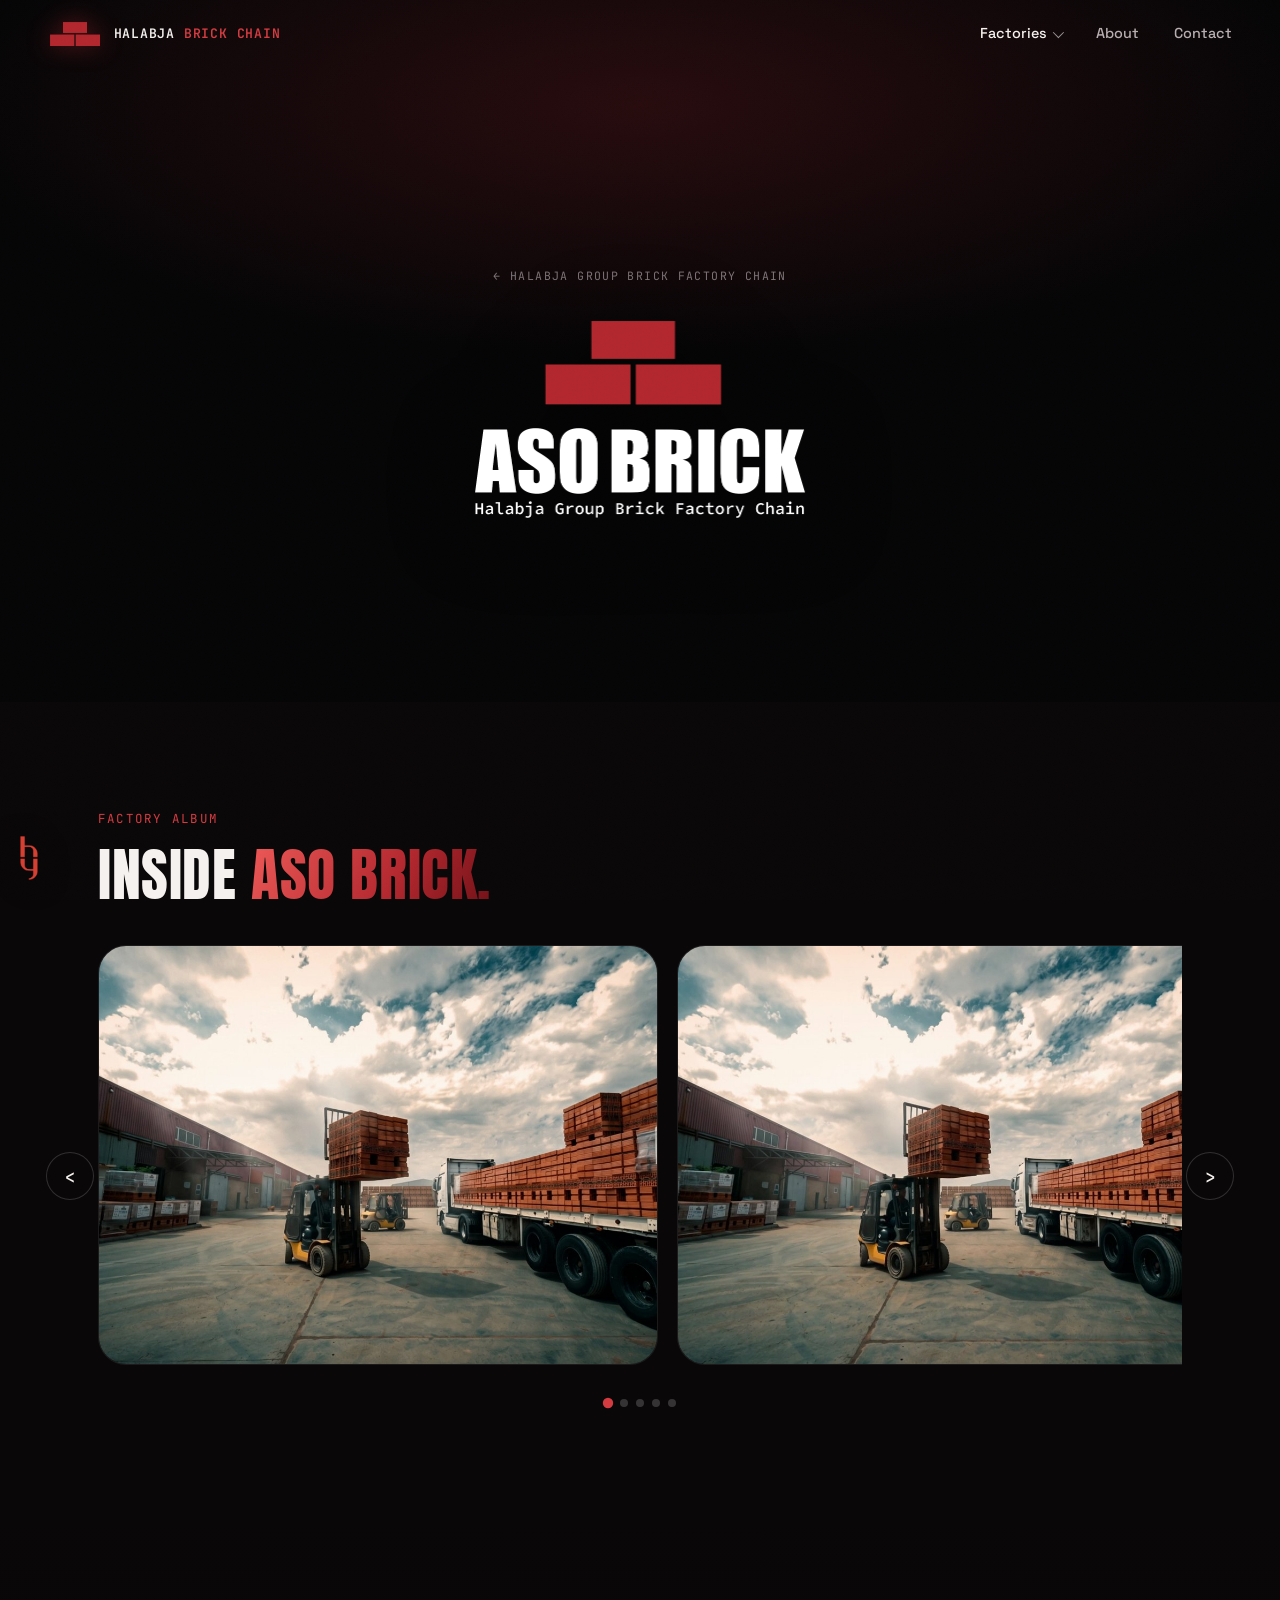
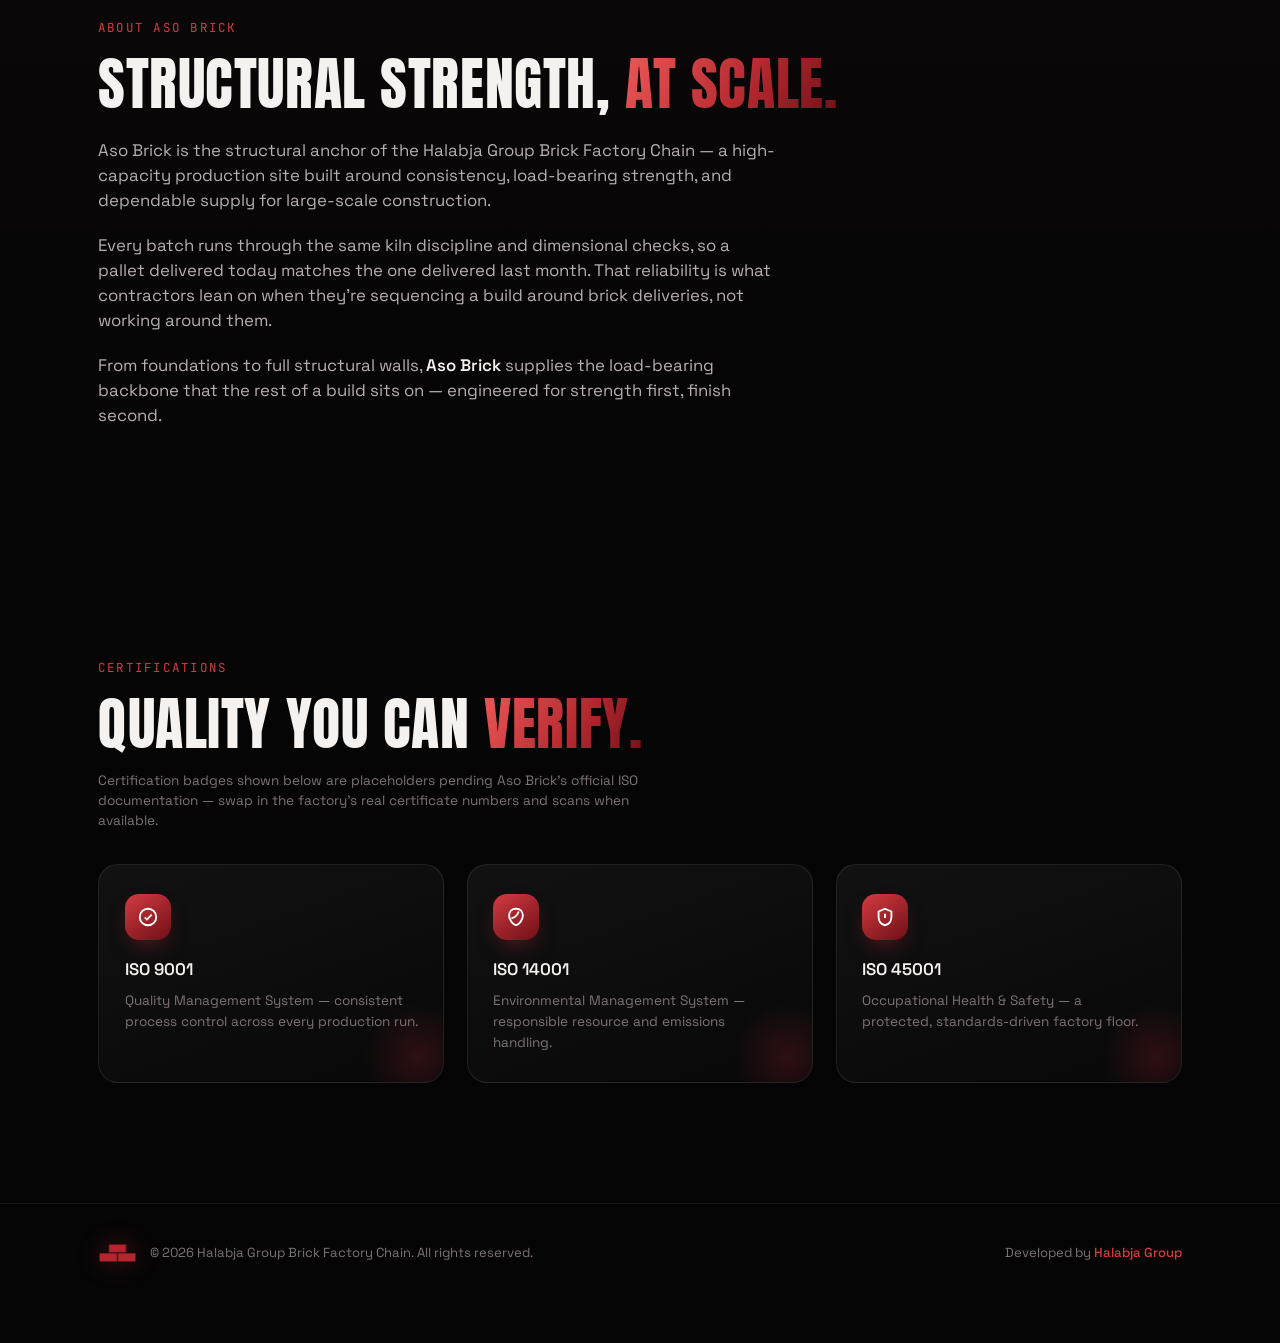
==== aso.html @ 8cc078ca "Add factory pages, Factories hover menu, and fixed HG badge - Aso, Hilal, Ishtar pages: logo + video" ====
<!DOCTYPE html>
<html lang="en">
<head>
<meta charset="UTF-8">
<meta name="viewport" content="width=device-width, initial-scale=1.0">
<title>Aso Brick — Halabja Group Brick Factory Chain</title>
<meta name="description" content="Aso Brick — structural and load-bearing clay brick from the Halabja Group Brick Factory Chain. Factory album, overview, and certifications.">
<link rel="preconnect" href="https://fonts.googleapis.com">
<link rel="preconnect" href="https://fonts.gstatic.com" crossorigin>
<link href="https://fonts.googleapis.com/css2?family=Anton&family=Space+Grotesk:wght@400;500;600;700&family=JetBrains+Mono:wght@400;500;600&display=swap" rel="stylesheet">
<link rel="stylesheet" href="styles.css">
</head>
<body>

<div class="noise-overlay"></div>

<header class="site-header" id="siteHeader">
  <div class="header-inner">
    <a href="index.html" class="brand">
      <img src="assets/logos/brick-icon.png" alt="" class="brand-mark">
      <span class="brand-text">HALABJA <em>BRICK CHAIN</em></span>
    </a>
    <nav class="main-nav">
      <div class="nav-item">
        <a href="index.html#factories">Factories <span class="nav-caret"></span></a>
        <div class="nav-dropdown">
          <a href="aso.html"><img src="assets/logos/aso-logo.png" alt="">Aso Brick</a>
          <a href="hilal.html"><img src="assets/logos/hilal-logo.png" alt="">Hilal Brick</a>
          <a href="ishtar.html"><img src="assets/logos/ishtar-logo.png" alt="">Ishtar Brick</a>
        </div>
      </div>
      <a href="index.html#about">About</a>
      <a href="index.html#contact">Contact</a>
    </nav>
    <button class="nav-toggle" id="navToggle" aria-label="Toggle menu" aria-expanded="false">
      <span></span><span></span><span></span>
    </button>
  </div>
  <nav class="mobile-nav" id="mobileNav">
    <div class="mobile-nav-item" id="mobileFactoriesItem">
      <div class="mobile-nav-item-head">
        <a href="index.html#factories">Factories</a>
        <button class="mobile-nav-caret-btn" id="mobileFactoriesToggle" aria-label="Toggle factories submenu" aria-expanded="false">
          <svg viewBox="0 0 12 12" fill="none"><path d="M2 4l4 4 4-4" stroke="currentColor" stroke-width="1.5" stroke-linecap="round" stroke-linejoin="round"/></svg>
        </button>
      </div>
      <div class="mobile-nav-sub">
        <a href="aso.html"><img src="assets/logos/aso-logo.png" alt="">Aso Brick</a>
        <a href="hilal.html"><img src="assets/logos/hilal-logo.png" alt="">Hilal Brick</a>
        <a href="ishtar.html"><img src="assets/logos/ishtar-logo.png" alt="">Ishtar Brick</a>
      </div>
    </div>
    <a href="index.html#about">About</a>
    <a href="index.html#contact">Contact</a>
  </nav>
</header>

<section class="factory-hero" id="top">
  <div class="factory-hero-video-wrap">
    <video class="factory-hero-video" autoplay muted loop playsinline>
      <source src="assets/video/hero-bg.mp4" type="video/mp4">
    </video>
    <div class="factory-hero-scrim"></div>
  </div>
  <div class="factory-hero-content">
    <a href="index.html" class="back-link">← Halabja Group Brick Factory Chain</a>
    <img src="assets/logos/aso-logo.png" alt="Aso Brick" class="factory-hero-logo">
  </div>
</section>

<section class="carousel-section">
  <div class="section-inner">
    <p class="kicker">Factory Album</p>
    <h2 class="section-title">Inside <span class="accent-text">Aso Brick.</span></h2>
  </div>
  <div class="carousel" id="carousel">
    <div class="carousel-track">
      <div class="carousel-slide"><img src="assets/gallery/aso-1.jpg" alt="Aso Brick factory yard and loading" loading="lazy"></div>
      <div class="carousel-slide"><img src="assets/gallery/aso-2.jpg" alt="Aso Brick pallets ready for dispatch" loading="lazy"></div>
      <div class="carousel-slide"><img src="assets/gallery/aso-3.jpg" alt="Aso Brick forklift operations" loading="lazy"></div>
      <div class="carousel-slide"><img src="assets/gallery/aso-4.jpg" alt="Aso Brick truck loading" loading="lazy"></div>
      <div class="carousel-slide"><img src="assets/gallery/aso-5.jpg" alt="Aso Brick production site" loading="lazy"></div>
    </div>
    <button class="carousel-btn prev" aria-label="Previous photo">‹</button>
    <button class="carousel-btn next" aria-label="Next photo">›</button>
    <div class="carousel-dots"></div>
  </div>
</section>

<section class="writing-section" id="about">
  <div class="section-inner">
    <p class="kicker">About Aso Brick</p>
    <h2 class="section-title">Structural strength, <span class="accent-text">at scale.</span></h2>
    <div class="writing-copy">
      <p>Aso Brick is the structural anchor of the Halabja Group Brick Factory Chain — a high-capacity production site built around consistency, load-bearing strength, and dependable supply for large-scale construction.</p>
      <p>Every batch runs through the same kiln discipline and dimensional checks, so a pallet delivered today matches the one delivered last month. That reliability is what contractors lean on when they're sequencing a build around brick deliveries, not working around them.</p>
      <p>From foundations to full structural walls, <strong>Aso Brick</strong> supplies the load-bearing backbone that the rest of a build sits on — engineered for strength first, finish second.</p>
    </div>
  </div>
</section>

<section class="certs-section">
  <div class="section-inner">
    <p class="kicker">Certifications</p>
    <h2 class="section-title">Quality you can <span class="accent-text">verify.</span></h2>
    <p class="certs-note">Certification badges shown below are placeholders pending Aso Brick's official ISO documentation — swap in the factory's real certificate numbers and scans when available.</p>
    <div class="certs-grid">
      <div class="cert-card">
        <div class="cert-badge">
          <svg viewBox="0 0 24 24"><circle cx="12" cy="12" r="9"/><path d="M8.5 12.5l2.3 2.3L16 9.5"/></svg>
        </div>
        <h4>ISO 9001</h4>
        <p>Quality Management System — consistent process control across every production run.</p>
      </div>
      <div class="cert-card">
        <div class="cert-badge">
          <svg viewBox="0 0 24 24"><path d="M12 3c-4.5 0-7.5 3.2-7.5 7.4 0 5.3 4.3 9.6 7.5 10.6 3.2-1 7.5-5.3 7.5-10.6C19.5 6.2 16.5 3 12 3z"/><path d="M7 13.5c3-.7 6.3-3 8-7.5"/></svg>
        </div>
        <h4>ISO 14001</h4>
        <p>Environmental Management System — responsible resource and emissions handling.</p>
      </div>
      <div class="cert-card">
        <div class="cert-badge">
          <svg viewBox="0 0 24 24"><path d="M12 3l7 3v6c0 5-3 8-7 9-4-1-7-4-7-9V6l7-3z"/><path d="M12 8.5v4.5M12 16h.01"/></svg>
        </div>
        <h4>ISO 45001</h4>
        <p>Occupational Health &amp; Safety — a protected, standards-driven factory floor.</p>
      </div>
    </div>
  </div>
</section>

<footer class="site-footer">
  <div class="footer-inner">
    <div class="footer-row">
      <img src="assets/logos/brick-icon.png" alt="" class="brand-mark small">
      <p>&copy; <span id="year"></span> Halabja Group Brick Factory Chain. All rights reserved.</p>
    </div>
    <p class="footer-credit">Developed by <a href="https://www.halabjagroup.com" target="_blank" rel="noopener">Halabja Group</a></p>
  </div>
</footer>

<div class="lightbox" id="lightbox">
  <button class="lightbox-close" aria-label="Close">&times;</button>
  <img src="" alt="">
</div>

<a class="hg-badge" href="https://www.halabjagroup.com" target="_blank" rel="noopener" aria-label="Halabja Group">
  <img src="assets/logos/halabja-group-mark-red.png" alt="">
</a>

<script src="script.js"></script>
</body>
</html>
---- styles.css ----
/* ===== Reset & base ===== */
* { margin: 0; padding: 0; box-sizing: border-box; }

:root {
  --black: #050506;
  --black-soft: #0b0a0c;
  --charcoal: #141216;
  --charcoal-2: #1c181c;
  --red-900: #240509;
  --red-800: #47090e;
  --red-700: #6e0f16;
  --red-600: #93171e;
  --red-500: #b2272e;
  --red-400: #d43b41;
  --red-300: #ef5a58;
  --text-primary: #f5f1ef;
  --text-muted: #b7aeb0;
  --text-faint: #7d7376;
  --glass-bg: rgba(255, 255, 255, 0.06);
  --glass-bg-light: rgba(255, 255, 255, 0.92);
  --glass-border: rgba(255, 255, 255, 0.14);
  --radius-xl: 40px;
  --radius-lg: 28px;
  --radius-md: 20px;
  --ease: cubic-bezier(0.16, 1, 0.3, 1);
}

html { scroll-behavior: smooth; }

body {
  background: var(--black);
  color: var(--text-primary);
  font-family: 'Space Grotesk', -apple-system, BlinkMacSystemFont, sans-serif;
  overflow-x: hidden;
  line-height: 1.5;
}

img { max-width: 100%; display: block; }
a { color: inherit; text-decoration: none; }
ul { list-style: none; }
button { font-family: inherit; cursor: pointer; border: none; background: none; color: inherit; }

::selection { background: var(--red-600); color: #fff; }

.noise-overlay {
  position: fixed;
  inset: 0;
  pointer-events: none;
  z-index: 999;
  opacity: 0.035;
  background-image: url("data:image/svg+xml,%3Csvg xmlns='http://www.w3.org/2000/svg' width='120' height='120'%3E%3Cfilter id='n'%3E%3CfeTurbulence type='fractalNoise' baseFrequency='0.9' numOctaves='2' stitchTiles='stitch'/%3E%3C/filter%3E%3Crect width='100%25' height='100%25' filter='url(%23n)'/%3E%3C/svg%3E");
  mix-blend-mode: overlay;
}

.accent-text {
  background: linear-gradient(120deg, var(--red-300), var(--red-500) 60%, var(--red-700));
  -webkit-background-clip: text;
  background-clip: text;
  color: transparent;
}

.kicker {
  font-family: 'JetBrains Mono', monospace;
  font-size: 0.78rem;
  letter-spacing: 0.18em;
  text-transform: uppercase;
  color: var(--red-400);
  margin-bottom: 1rem;
  display: inline-block;
}

.section-title {
  font-family: 'Anton', sans-serif;
  font-weight: 400;
  text-transform: uppercase;
  letter-spacing: 0.01em;
  font-size: clamp(2rem, 5vw, 3.6rem);
  line-height: 1.05;
  margin-bottom: 1.5rem;
}

.section-inner {
  max-width: 1180px;
  margin: 0 auto;
  padding: 0 clamp(1.25rem, 4vw, 3rem);
}

/* ===== Header ===== */
.site-header {
  position: fixed;
  top: 0; left: 0; right: 0;
  z-index: 200;
  transition: background 0.4s var(--ease), backdrop-filter 0.4s var(--ease), border-color 0.4s var(--ease);
  border-bottom: 1px solid transparent;
}

.site-header.scrolled {
  background: rgba(5, 5, 6, 0.72);
  backdrop-filter: blur(18px);
  -webkit-backdrop-filter: blur(18px);
  border-bottom-color: rgba(255, 255, 255, 0.08);
}

.header-inner {
  max-width: 1280px;
  margin: 0 auto;
  padding: 1.15rem clamp(1.25rem, 4vw, 3rem);
  display: flex;
  align-items: center;
  justify-content: space-between;
}

.brand {
  display: flex;
  align-items: center;
  gap: 0.7rem;
}

.brand-mark {
  height: 28px;
  width: auto;
  flex-shrink: 0;
  filter: drop-shadow(0 0 12px rgba(178, 39, 46, 0.45));
}
.brand-mark.small { height: 20px; }

.brand-text {
  font-family: 'JetBrains Mono', monospace;
  font-size: 0.82rem;
  letter-spacing: 0.06em;
  font-weight: 600;
}
.brand-text em { font-style: normal; color: var(--red-400); }

.main-nav {
  display: flex;
  align-items: center;
  gap: 2.2rem;
  font-size: 0.9rem;
  font-weight: 500;
}
.main-nav > a {
  position: relative;
  padding: 0.3rem 0;
  color: var(--text-muted);
  transition: color 0.25s;
}
.main-nav > a:hover { color: var(--text-primary); }
.main-nav > a::after {
  content: '';
  position: absolute;
  left: 0; bottom: -2px;
  width: 0; height: 1px;
  background: var(--red-400);
  transition: width 0.3s var(--ease);
}
.main-nav > a:hover::after { width: 100%; }

.nav-item {
  position: relative;
}
.nav-item > a {
  display: inline-flex;
  align-items: center;
  gap: 0.35rem;
}
.nav-caret {
  width: 8px;
  height: 8px;
  border-right: 1.5px solid currentColor;
  border-bottom: 1.5px solid currentColor;
  transform: rotate(45deg) translateY(-2px);
  transition: transform 0.25s var(--ease);
  opacity: 0.6;
}
.nav-item:hover .nav-caret,
.nav-item:focus-within .nav-caret {
  transform: rotate(-135deg) translateY(1px);
}

.nav-dropdown {
  position: absolute;
  top: calc(100% + 14px);
  left: 50%;
  transform: translate(-50%, 8px);
  min-width: 190px;
  padding: 0.5rem;
  border-radius: var(--radius-md);
  background: linear-gradient(160deg, rgba(20,16,18,0.96), rgba(10,8,9,0.98));
  border: 1px solid rgba(255,255,255,0.1);
  backdrop-filter: blur(20px);
  -webkit-backdrop-filter: blur(20px);
  box-shadow: 0 24px 50px -16px rgba(0,0,0,0.7), inset 0 1px 0 rgba(255,255,255,0.08);
  opacity: 0;
  visibility: hidden;
  pointer-events: none;
  transition: opacity 0.25s var(--ease), transform 0.25s var(--ease), visibility 0.25s;
  z-index: 50;
}
.nav-item:hover .nav-dropdown,
.nav-item:focus-within .nav-dropdown {
  opacity: 1;
  visibility: visible;
  pointer-events: auto;
  transform: translate(-50%, 0);
}

.nav-dropdown a {
  display: flex;
  align-items: center;
  gap: 0.6rem;
  padding: 0.6rem 0.7rem;
  border-radius: 12px;
  font-size: 0.85rem;
  color: var(--text-muted);
  transition: background 0.2s, color 0.2s;
}
.nav-dropdown a:hover {
  background: rgba(178,39,46,0.14);
  color: var(--text-primary);
}
.nav-dropdown img {
  height: 16px;
  width: auto;
}

.nav-toggle {
  display: none;
  flex-direction: column;
  justify-content: center;
  gap: 5px;
  width: 34px;
  height: 34px;
}
.nav-toggle span {
  display: block;
  height: 2px;
  width: 100%;
  background: var(--text-primary);
  border-radius: 2px;
  transition: transform 0.3s var(--ease), opacity 0.3s var(--ease);
}
.nav-toggle.open span:nth-child(1) { transform: translateY(7px) rotate(45deg); }
.nav-toggle.open span:nth-child(2) { opacity: 0; }
.nav-toggle.open span:nth-child(3) { transform: translateY(-7px) rotate(-45deg); }

.mobile-nav {
  display: none;
  flex-direction: column;
  background: rgba(8, 7, 8, 0.97);
  backdrop-filter: blur(20px);
  border-bottom: 1px solid rgba(255, 255, 255, 0.08);
  max-height: 0;
  overflow: hidden;
  transition: max-height 0.35s var(--ease);
}
.mobile-nav.open { max-height: 260px; }
.mobile-nav a {
  padding: 1rem clamp(1.25rem, 4vw, 3rem);
  border-top: 1px solid rgba(255, 255, 255, 0.06);
  font-size: 0.95rem;
  color: var(--text-muted);
}

.mobile-nav-item {
  border-top: 1px solid rgba(255, 255, 255, 0.06);
}
.mobile-nav-item-head {
  display: flex;
  align-items: center;
  justify-content: space-between;
  padding: 1rem clamp(1.25rem, 4vw, 3rem);
}
.mobile-nav-item-head a {
  padding: 0;
  border-top: none;
  font-size: 0.95rem;
  color: var(--text-muted);
}
.mobile-nav-caret-btn {
  width: 30px;
  height: 30px;
  display: flex;
  align-items: center;
  justify-content: center;
  color: var(--text-faint);
}
.mobile-nav-caret-btn svg {
  width: 12px;
  height: 12px;
  transition: transform 0.3s var(--ease);
}
.mobile-nav-item.open .mobile-nav-caret-btn svg {
  transform: rotate(180deg);
}
.mobile-nav-sub {
  max-height: 0;
  overflow: hidden;
  transition: max-height 0.3s var(--ease);
  background: rgba(255,255,255,0.02);
}
.mobile-nav-item.open .mobile-nav-sub {
  max-height: 200px;
}
.mobile-nav-sub a {
  display: flex;
  align-items: center;
  gap: 0.6rem;
  padding: 0.8rem clamp(1.25rem, 4vw, 3rem) 0.8rem calc(clamp(1.25rem, 4vw, 3rem) + 1rem);
  border-top: 1px solid rgba(255,255,255,0.04);
  font-size: 0.88rem;
  color: var(--text-faint);
}
.mobile-nav-sub img {
  height: 14px;
  width: auto;
}

/* ===== Hero ===== */
.hero {
  position: relative;
  min-height: 100vh;
  min-height: 100svh;
  display: flex;
  align-items: center;
  justify-content: center;
  overflow: hidden;
}

.hero-video-wrap {
  position: absolute;
  inset: 0;
  z-index: 0;
}

.hero-video {
  position: absolute;
  inset: 0;
  width: 100%;
  height: 100%;
  object-fit: cover;
  filter: saturate(1.05) contrast(1.05);
}

.hero-scrim {
  position: absolute;
  inset: 0;
  background:
    radial-gradient(ellipse 90% 60% at 50% 20%, rgba(178, 39, 46, 0.22), transparent 60%),
    linear-gradient(180deg, rgba(5,5,6,0.55) 0%, rgba(5,5,6,0.5) 35%, rgba(5,5,6,0.82) 78%, #050506 100%);
}

.hero-vignette {
  position: absolute;
  inset: 0;
  box-shadow: inset 0 0 220px 60px rgba(0,0,0,0.75);
  pointer-events: none;
}

.hero-content {
  position: relative;
  z-index: 2;
  max-width: 900px;
  padding: 7.5rem 1.5rem 3rem;
  text-align: center;
  display: flex;
  flex-direction: column;
  align-items: center;
}

.parent-mark {
  height: clamp(32px, 5vw, 46px);
  width: auto;
  margin: 0 auto 1.1rem;
  filter: drop-shadow(0 6px 18px rgba(178, 39, 46, 0.45));
}

.eyebrow {
  font-family: 'JetBrains Mono', monospace;
  font-size: 0.78rem;
  letter-spacing: 0.22em;
  text-transform: uppercase;
  color: var(--red-300);
  margin-bottom: 1.1rem;
}

.hero-title {
  font-family: 'Anton', sans-serif;
  font-weight: 400;
  text-transform: uppercase;
  font-size: clamp(1.5rem, 7.5vw, 5.4rem);
  line-height: 0.98;
  letter-spacing: -0.01em;
  white-space: nowrap;
  text-shadow: 0 10px 50px rgba(0,0,0,0.6);
}

.hero-sub {
  margin-top: 1.4rem;
  max-width: 560px;
  color: var(--text-muted);
  font-size: clamp(0.95rem, 1.6vw, 1.1rem);
}

/* ===== Glass panel ===== */
.glass-panel {
  margin-top: 2.8rem;
  width: 100%;
  max-width: 640px;
  padding: clamp(1.4rem, 3vw, 2.2rem);
  border-radius: var(--radius-xl);
  background: linear-gradient(155deg, rgba(255,255,255,0.09), rgba(255,255,255,0.02));
  border: 1px solid var(--glass-border);
  backdrop-filter: blur(22px) saturate(140%);
  -webkit-backdrop-filter: blur(22px) saturate(140%);
  box-shadow:
    0 30px 70px -20px rgba(0,0,0,0.65),
    inset 0 1px 0 rgba(255,255,255,0.16),
    inset 0 0 60px rgba(178,39,46,0.06);
  position: relative;
}

.glass-panel::before {
  content: '';
  position: absolute;
  inset: -1px;
  border-radius: inherit;
  padding: 1px;
  background: linear-gradient(160deg, rgba(255,255,255,0.35), rgba(178,39,46,0.25) 40%, transparent 70%);
  -webkit-mask: linear-gradient(#000 0 0) content-box, linear-gradient(#000 0 0);
  -webkit-mask-composite: xor;
  mask-composite: exclude;
  pointer-events: none;
}

.glass-label {
  font-family: 'JetBrains Mono', monospace;
  font-size: 0.72rem;
  letter-spacing: 0.2em;
  text-transform: uppercase;
  color: var(--text-faint);
  margin-bottom: 1.1rem;
}

.factory-tiles {
  display: grid;
  grid-template-columns: repeat(3, 1fr);
  gap: clamp(0.7rem, 2vw, 1.1rem);
}

.factory-tile {
  position: relative;
  aspect-ratio: 1 / 0.82;
  border-radius: var(--radius-md);
  background: linear-gradient(160deg, rgba(255,255,255,0.1), rgba(255,255,255,0.02));
  border: 1px solid rgba(255,255,255,0.16);
  backdrop-filter: blur(10px);
  -webkit-backdrop-filter: blur(10px);
  display: flex;
  align-items: center;
  justify-content: center;
  padding: 0.9rem;
  overflow: hidden;
  transition: transform 0.4s var(--ease), box-shadow 0.4s var(--ease), background 0.4s var(--ease);
  box-shadow: 0 10px 24px -8px rgba(0,0,0,0.5), inset 0 1px 0 rgba(255,255,255,0.14);
}

.factory-tile img {
  width: 100%;
  height: 100%;
  object-fit: contain;
  filter: drop-shadow(0 2px 8px rgba(0,0,0,0.55));
  transition: transform 0.4s var(--ease);
}

.tile-glow {
  position: absolute;
  inset: -40%;
  background: radial-gradient(circle at 50% 50%, rgba(178,39,46,0.55), transparent 65%);
  opacity: 0;
  transition: opacity 0.4s var(--ease);
}

.factory-tile:hover,
.factory-tile:focus-visible {
  transform: translateY(-6px) scale(1.03);
  box-shadow: 0 22px 40px -12px rgba(178,39,46,0.45), 0 0 0 1px rgba(178,39,46,0.4);
}
.factory-tile:hover .tile-glow { opacity: 0.5; }
.factory-tile:hover img { transform: scale(1.06); }
.factory-tile:active { transform: translateY(-2px) scale(0.99); }

/* ===== Scroll cue ===== */
.scroll-cue {
  margin-top: 3rem;
  display: flex;
  flex-direction: column;
  align-items: center;
  gap: 0.6rem;
  font-family: 'JetBrains Mono', monospace;
  font-size: 0.7rem;
  letter-spacing: 0.15em;
  text-transform: uppercase;
  color: var(--text-faint);
  transition: color 0.3s;
}
.scroll-cue:hover { color: var(--text-muted); }
.scroll-cue-line {
  width: 1px;
  height: 34px;
  background: linear-gradient(180deg, var(--red-400), transparent);
  animation: pulse-line 2.2s ease-in-out infinite;
}
@keyframes pulse-line {
  0%, 100% { opacity: 0.3; transform: scaleY(0.7); transform-origin: top; }
  50% { opacity: 1; transform: scaleY(1); transform-origin: top; }
}

/* ===== About ===== */
.about {
  position: relative;
  padding: clamp(5rem, 10vw, 8rem) 0;
  background: linear-gradient(180deg, #050506 0%, #0a0708 100%);
}

.about-grid {
  display: grid;
  grid-template-columns: 1.4fr 1fr;
  gap: clamp(2rem, 5vw, 4rem);
  margin-top: 2.5rem;
  align-items: start;
}

.about-copy p {
  color: var(--text-muted);
  font-size: 1.05rem;
  margin-bottom: 1.2rem;
}
.about-copy strong { color: var(--text-primary); font-weight: 600; }

.about-stats {
  display: flex;
  flex-direction: column;
  gap: 1rem;
}

.stat-card {
  padding: 1.6rem 1.4rem;
  border-radius: var(--radius-md);
  background: linear-gradient(160deg, rgba(255,255,255,0.05), rgba(255,255,255,0.015));
  border: 1px solid rgba(255,255,255,0.08);
  position: relative;
  overflow: hidden;
}
.stat-card::after {
  content: '';
  position: absolute;
  right: -20px; top: -20px;
  width: 90px; height: 90px;
  border-radius: 50%;
  background: radial-gradient(circle, rgba(178,39,46,0.35), transparent 70%);
}

.stat-number {
  display: block;
  font-family: 'Anton', sans-serif;
  font-size: 2.4rem;
  color: var(--red-400);
  line-height: 1;
  margin-bottom: 0.4rem;
}
.stat-label {
  font-family: 'JetBrains Mono', monospace;
  font-size: 0.72rem;
  letter-spacing: 0.1em;
  text-transform: uppercase;
  color: var(--text-faint);
}

/* ===== Factories ===== */
.factories {
  padding: clamp(3rem, 8vw, 5rem) 0 2rem;
  background: #0a0708;
}

.factory-block {
  scroll-margin-top: 90px;
  max-width: 1180px;
  margin: 0 auto;
  padding: clamp(3rem, 7vw, 5rem) clamp(1.25rem, 4vw, 3rem);
  display: grid;
  grid-template-columns: 0.85fr 1.15fr;
  gap: clamp(2rem, 5vw, 4rem);
  align-items: center;
  border-top: 1px solid rgba(255,255,255,0.07);
}

.factory-block.reverse { direction: rtl; }
.factory-block.reverse > * { direction: ltr; }

.factory-media {
  border-radius: var(--radius-lg);
  background: linear-gradient(155deg, rgba(255,255,255,0.06), rgba(255,255,255,0.015));
  border: 1px solid rgba(255,255,255,0.08);
  padding: clamp(2rem, 5vw, 3.2rem);
  display: flex;
  align-items: center;
  justify-content: center;
  position: relative;
  overflow: hidden;
  min-height: 220px;
}
.factory-media::before {
  content: '';
  position: absolute;
  inset: 0;
  background: radial-gradient(ellipse at 50% 0%, rgba(178,39,46,0.18), transparent 65%);
}

.factory-logo-lg {
  position: relative;
  width: 100%;
  max-width: 320px;
  filter: drop-shadow(0 12px 30px rgba(0,0,0,0.5));
}

.factory-index {
  font-family: 'JetBrains Mono', monospace;
  color: var(--red-500);
  font-size: 0.85rem;
  letter-spacing: 0.1em;
}

.factory-copy h3 {
  font-family: 'Anton', sans-serif;
  font-weight: 400;
  text-transform: uppercase;
  font-size: clamp(1.9rem, 4vw, 2.6rem);
  margin: 0.4rem 0 0.3rem;
}

.factory-tagline {
  font-family: 'JetBrains Mono', monospace;
  font-size: 0.72rem;
  letter-spacing: 0.12em;
  text-transform: uppercase;
  color: var(--text-faint);
  margin-bottom: 1.1rem;
}

.factory-copy > p {
  color: var(--text-muted);
  margin-bottom: 1.3rem;
  max-width: 46ch;
}

.factory-features {
  display: flex;
  flex-wrap: wrap;
  gap: 0.6rem;
}
.factory-features li {
  font-size: 0.82rem;
  padding: 0.5rem 0.9rem;
  border-radius: 999px;
  background: rgba(178,39,46,0.1);
  border: 1px solid rgba(178,39,46,0.28);
  color: #e8b8ba;
}

.factory-link {
  display: inline-flex;
  align-items: center;
  gap: 0.5rem;
  margin-top: 1.6rem;
  font-weight: 600;
  font-size: 0.92rem;
  color: var(--red-400);
}
.factory-link span {
  transition: transform 0.3s var(--ease);
}
.factory-link:hover { color: var(--red-300); }
.factory-link:hover span { transform: translateX(4px); }

/* ===== CTA ===== */
.cta {
  position: relative;
  padding: clamp(5rem, 10vw, 8rem) 0;
  background: linear-gradient(180deg, #0a0708 0%, #050506 100%);
  overflow: hidden;
  text-align: center;
}

.cta-glow {
  position: absolute;
  top: 0; left: 50%;
  transform: translateX(-50%);
  width: 900px;
  height: 500px;
  background: radial-gradient(ellipse at center, rgba(178,39,46,0.25), transparent 65%);
  filter: blur(10px);
  pointer-events: none;
}

.cta-inner { display: flex; flex-direction: column; align-items: center; }
.cta-sub {
  color: var(--text-muted);
  max-width: 520px;
  margin: 0 auto 2.2rem;
}

.cta-button {
  display: inline-flex;
  align-items: center;
  gap: 0.5rem;
  padding: 1rem 2.2rem;
  border-radius: 999px;
  background: linear-gradient(120deg, var(--red-500), var(--red-700));
  font-weight: 600;
  letter-spacing: 0.02em;
  box-shadow: 0 15px 40px -10px rgba(178,39,46,0.55);
  transition: transform 0.35s var(--ease), box-shadow 0.35s var(--ease);
}
.cta-button:hover {
  transform: translateY(-3px);
  box-shadow: 0 20px 50px -10px rgba(178,39,46,0.7);
}

/* ===== Footer ===== */
.site-footer {
  padding: 2.4rem 0;
  background: #050506;
  border-top: 1px solid rgba(255,255,255,0.07);
}
.footer-inner {
  max-width: 1180px;
  margin: 0 auto;
  padding: 0 clamp(1.25rem, 4vw, 3rem);
  display: flex;
  flex-wrap: wrap;
  align-items: center;
  justify-content: space-between;
  gap: 0.8rem 1.5rem;
  color: var(--text-faint);
  font-size: 0.82rem;
}

.footer-row {
  display: flex;
  align-items: center;
  gap: 0.8rem;
}

.footer-credit {
  color: var(--text-faint);
}
.footer-credit a {
  color: var(--red-400);
  font-weight: 500;
  transition: color 0.25s;
}
.footer-credit a:hover {
  color: var(--red-300);
}

/* ===== Factory subpage: hero ===== */
.factory-hero {
  position: relative;
  min-height: 78vh;
  min-height: 78svh;
  display: flex;
  align-items: center;
  justify-content: center;
  overflow: hidden;
}

.factory-hero-video-wrap {
  position: absolute;
  inset: 0;
  z-index: 0;
}

.factory-hero-video {
  position: absolute;
  inset: 0;
  width: 100%;
  height: 100%;
  object-fit: cover;
  filter: saturate(1.05) contrast(1.05);
}

.factory-hero-scrim {
  position: absolute;
  inset: 0;
  background:
    radial-gradient(ellipse 90% 60% at 50% 15%, rgba(178, 39, 46, 0.2), transparent 60%),
    linear-gradient(180deg, rgba(5,5,6,0.6) 0%, rgba(5,5,6,0.55) 40%, rgba(5,5,6,0.88) 82%, #050506 100%);
}

.factory-hero-content {
  position: relative;
  z-index: 2;
  max-width: 800px;
  padding: 8.5rem 1.5rem 3rem;
  text-align: center;
  display: flex;
  flex-direction: column;
  align-items: center;
}

.back-link {
  display: inline-flex;
  align-items: center;
  gap: 0.5rem;
  font-family: 'JetBrains Mono', monospace;
  font-size: 0.72rem;
  letter-spacing: 0.12em;
  text-transform: uppercase;
  color: var(--text-faint);
  margin-bottom: 2rem;
  transition: color 0.25s;
}
.back-link:hover { color: var(--red-300); }

.factory-hero-logo {
  width: 100%;
  max-width: 340px;
  filter: drop-shadow(0 16px 40px rgba(0,0,0,0.6));
}

/* ===== Carousel / album ===== */
.carousel-section {
  padding: clamp(4rem, 9vw, 6.5rem) 0;
  background: #0a0708;
}

.carousel {
  position: relative;
  max-width: 1180px;
  margin: 2.5rem auto 0;
  padding: 0 clamp(1.25rem, 4vw, 3rem);
}

.carousel-track {
  display: flex;
  gap: 1.2rem;
  overflow-x: auto;
  scroll-snap-type: x mandatory;
  scroll-behavior: smooth;
  padding-bottom: 0.5rem;
  -webkit-overflow-scrolling: touch;
  scrollbar-width: none;
}
.carousel-track::-webkit-scrollbar { display: none; }

.carousel-slide {
  flex: 0 0 min(560px, 82vw);
  scroll-snap-align: start;
  border-radius: var(--radius-lg);
  overflow: hidden;
  aspect-ratio: 4 / 3;
  border: 1px solid rgba(255,255,255,0.08);
  position: relative;
  cursor: zoom-in;
}
.carousel-slide img {
  width: 100%;
  height: 100%;
  object-fit: cover;
  transition: transform 0.5s var(--ease);
}
.carousel-slide:hover img { transform: scale(1.05); }

.carousel-btn {
  position: absolute;
  top: 50%;
  transform: translateY(-50%);
  width: 48px;
  height: 48px;
  border-radius: 50%;
  background: rgba(10,8,9,0.75);
  border: 1px solid rgba(255,255,255,0.16);
  backdrop-filter: blur(12px);
  display: flex;
  align-items: center;
  justify-content: center;
  font-size: 1.4rem;
  color: var(--text-primary);
  z-index: 5;
  transition: background 0.25s, transform 0.25s var(--ease);
}
.carousel-btn:hover {
  background: rgba(178,39,46,0.5);
  transform: translateY(-50%) scale(1.08);
}
.carousel-btn.prev { left: -4px; }
.carousel-btn.next { right: -4px; }

.carousel-dots {
  display: flex;
  justify-content: center;
  gap: 0.5rem;
  margin-top: 1.6rem;
}
.carousel-dot {
  width: 8px;
  height: 8px;
  border-radius: 50%;
  background: rgba(255,255,255,0.18);
  transition: background 0.25s, transform 0.25s;
}
.carousel-dot.active {
  background: var(--red-400);
  transform: scale(1.3);
}

/* ===== Lightbox ===== */
.lightbox {
  position: fixed;
  inset: 0;
  z-index: 500;
  background: rgba(3,2,3,0.94);
  display: flex;
  align-items: center;
  justify-content: center;
  opacity: 0;
  visibility: hidden;
  transition: opacity 0.3s var(--ease), visibility 0.3s;
  padding: clamp(1rem, 5vw, 3rem);
}
.lightbox.open { opacity: 1; visibility: visible; }
.lightbox img {
  max-width: 100%;
  max-height: 88vh;
  border-radius: var(--radius-md);
  box-shadow: 0 30px 80px rgba(0,0,0,0.6);
}
.lightbox-close {
  position: absolute;
  top: clamp(1rem, 4vw, 2rem);
  right: clamp(1rem, 4vw, 2rem);
  width: 44px;
  height: 44px;
  border-radius: 50%;
  background: rgba(255,255,255,0.08);
  border: 1px solid rgba(255,255,255,0.16);
  color: var(--text-primary);
  font-size: 1.3rem;
  display: flex;
  align-items: center;
  justify-content: center;
}

/* ===== Writing section ===== */
.writing-section {
  padding: clamp(4rem, 9vw, 6.5rem) 0;
  background: linear-gradient(180deg, #0a0708 0%, #050506 100%);
}
.writing-copy {
  max-width: 68ch;
  margin-top: 1rem;
}
.writing-copy p {
  color: var(--text-muted);
  font-size: 1.05rem;
  margin-bottom: 1.2rem;
}
.writing-copy strong { color: var(--text-primary); font-weight: 600; }

/* ===== Certifications ===== */
.certs-section {
  padding: clamp(4rem, 9vw, 6.5rem) 0 clamp(5rem, 10vw, 7.5rem);
  background: #050506;
}
.certs-note {
  color: var(--text-faint);
  font-size: 0.85rem;
  margin-top: -0.5rem;
  margin-bottom: 2rem;
  max-width: 60ch;
}
.certs-grid {
  display: grid;
  grid-template-columns: repeat(3, 1fr);
  gap: 1.4rem;
  margin-top: 1rem;
}
.cert-card {
  padding: 1.8rem 1.6rem;
  border-radius: var(--radius-md);
  background: linear-gradient(160deg, rgba(255,255,255,0.055), rgba(255,255,255,0.015));
  border: 1px solid rgba(255,255,255,0.09);
  position: relative;
  overflow: hidden;
}
.cert-card::after {
  content: '';
  position: absolute;
  right: -30px; bottom: -30px;
  width: 110px; height: 110px;
  border-radius: 50%;
  background: radial-gradient(circle, rgba(178,39,46,0.22), transparent 70%);
}
.cert-badge {
  width: 46px;
  height: 46px;
  border-radius: 14px;
  display: flex;
  align-items: center;
  justify-content: center;
  background: linear-gradient(145deg, var(--red-400), var(--red-700));
  box-shadow: 0 10px 22px -8px rgba(178,39,46,0.55);
  margin-bottom: 1.1rem;
}
.cert-badge svg {
  width: 22px;
  height: 22px;
  fill: none;
  stroke: #fff;
  stroke-width: 2;
}
.cert-card h4 {
  font-family: 'Space Grotesk', sans-serif;
  font-weight: 600;
  font-size: 1.05rem;
  margin-bottom: 0.5rem;
}
.cert-card p {
  color: var(--text-faint);
  font-size: 0.85rem;
  line-height: 1.55;
}

/* ===== Halabja Group badge: pinned bottom-left, no background ===== */
.hg-badge {
  position: fixed;
  left: 20px;
  bottom: 20px;
  z-index: 150;
  display: block;
  line-height: 0;
  transition: transform 0.3s var(--ease);
}
.hg-badge img {
  height: 44px;
  width: auto;
  filter: drop-shadow(0 4px 14px rgba(0,0,0,0.55));
}
.hg-badge:hover { transform: translateY(-3px) scale(1.06); }
.site-footer { padding-bottom: 5rem; }

/* ===== Responsive ===== */
@media (max-width: 900px) {
  .about-grid { grid-template-columns: 1fr; }
  .factory-block,
  .factory-block.reverse {
    grid-template-columns: 1fr;
    direction: ltr;
  }
  .factory-media { max-width: 360px; margin: 0 auto; }
  .certs-grid { grid-template-columns: 1fr 1fr; }
}

@media (max-width: 720px) {
  .main-nav { display: none; }
  .nav-toggle { display: flex; }
  .mobile-nav { display: flex; }
  .factory-tiles { gap: 0.6rem; }
  .hero-content { padding-top: 6.5rem; }
  .factory-hero-content { padding-top: 7.5rem; }
  .carousel-btn { width: 40px; height: 40px; font-size: 1.2rem; }
  .carousel-btn.prev { left: 0.4rem; }
  .carousel-btn.next { right: 0.4rem; }
}

@media (max-width: 480px) {
  .factory-tile { aspect-ratio: 1 / 0.95; padding: 0.6rem; }
  .glass-panel { border-radius: var(--radius-lg); }
  .certs-grid { grid-template-columns: 1fr; }
  .hg-badge { left: 14px; bottom: 14px; }
  .hg-badge img { height: 36px; }
  .carousel-slide { flex-basis: 88vw; aspect-ratio: 1 / 1; }
}

/* ===== Reveal on scroll ===== */
.reveal {
  opacity: 0;
  transform: translateY(28px);
  transition: opacity 0.8s var(--ease), transform 0.8s var(--ease);
}
.reveal-in {
  opacity: 1;
  transform: translateY(0);
}

@media (prefers-reduced-motion: reduce) {
  html { scroll-behavior: auto; }
  .scroll-cue-line { animation: none; }
  * { transition-duration: 0.01ms !important; animation-duration: 0.01ms !important; }
}
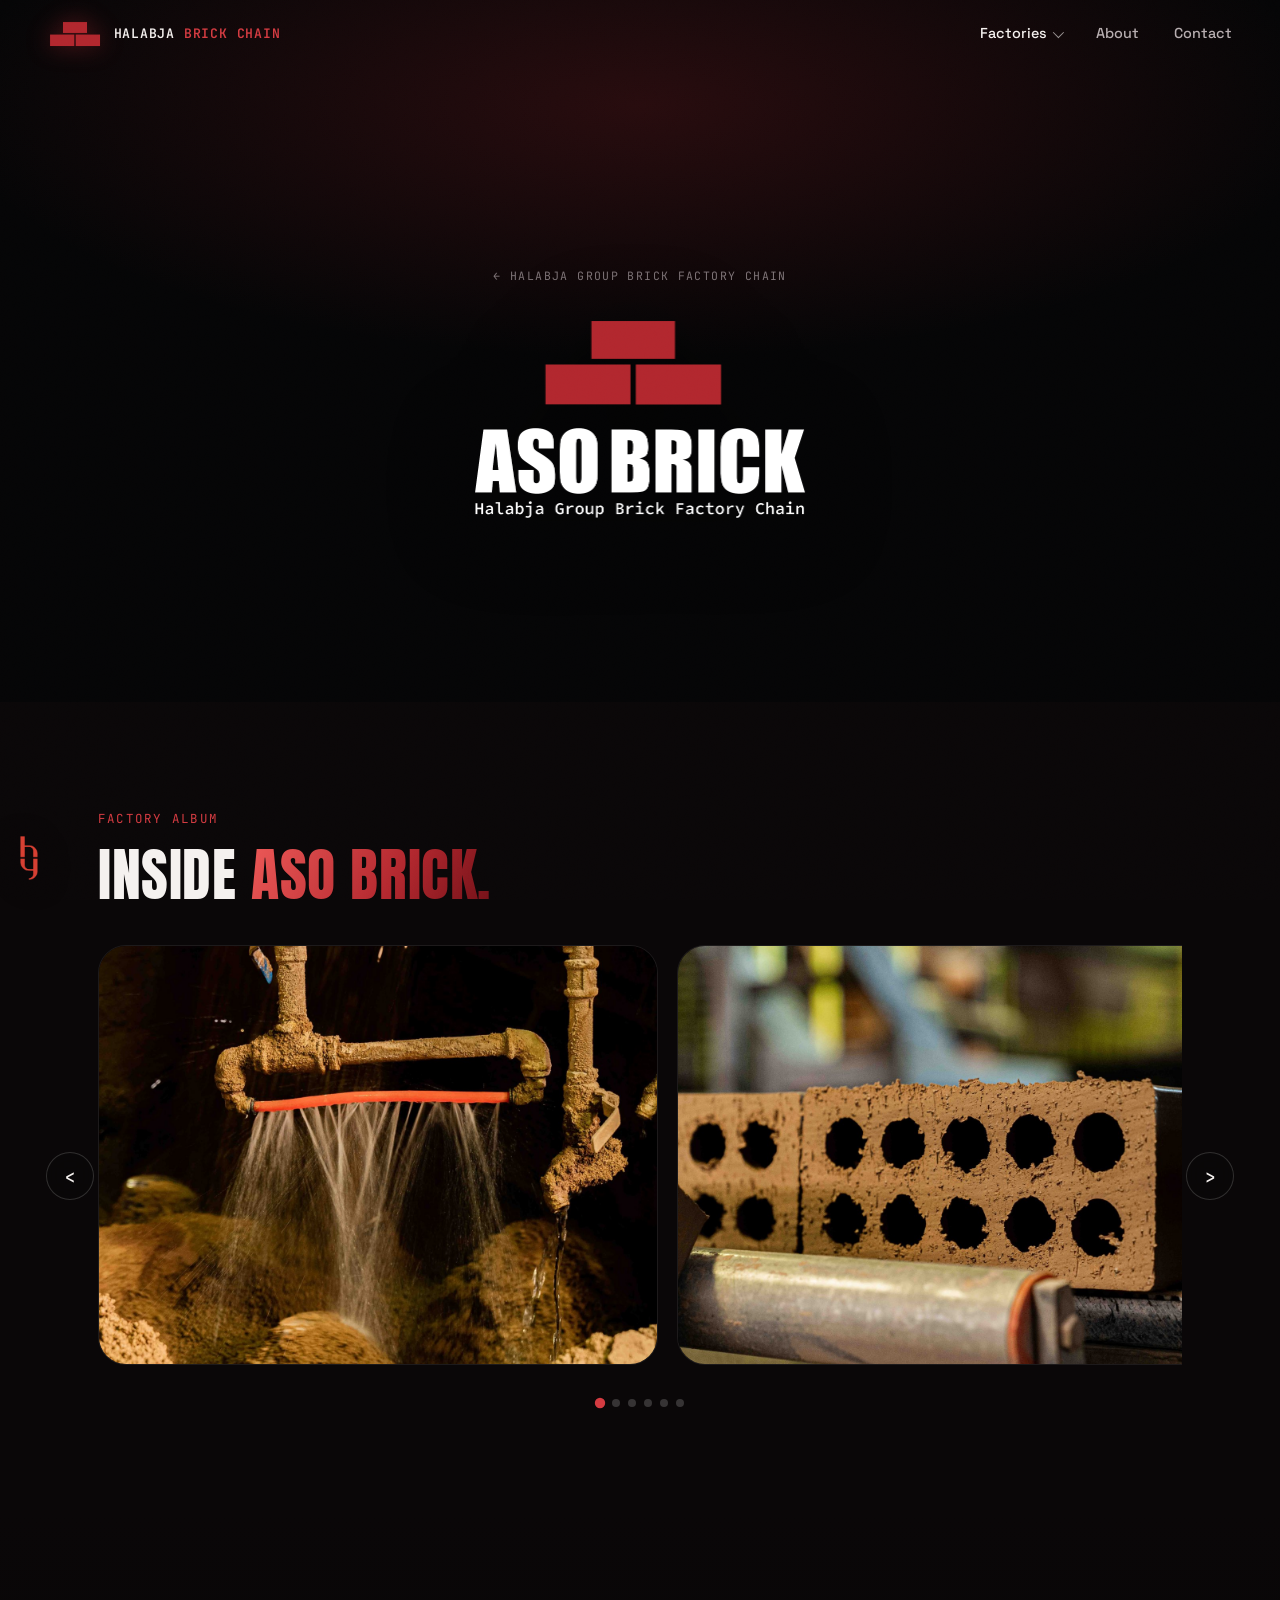
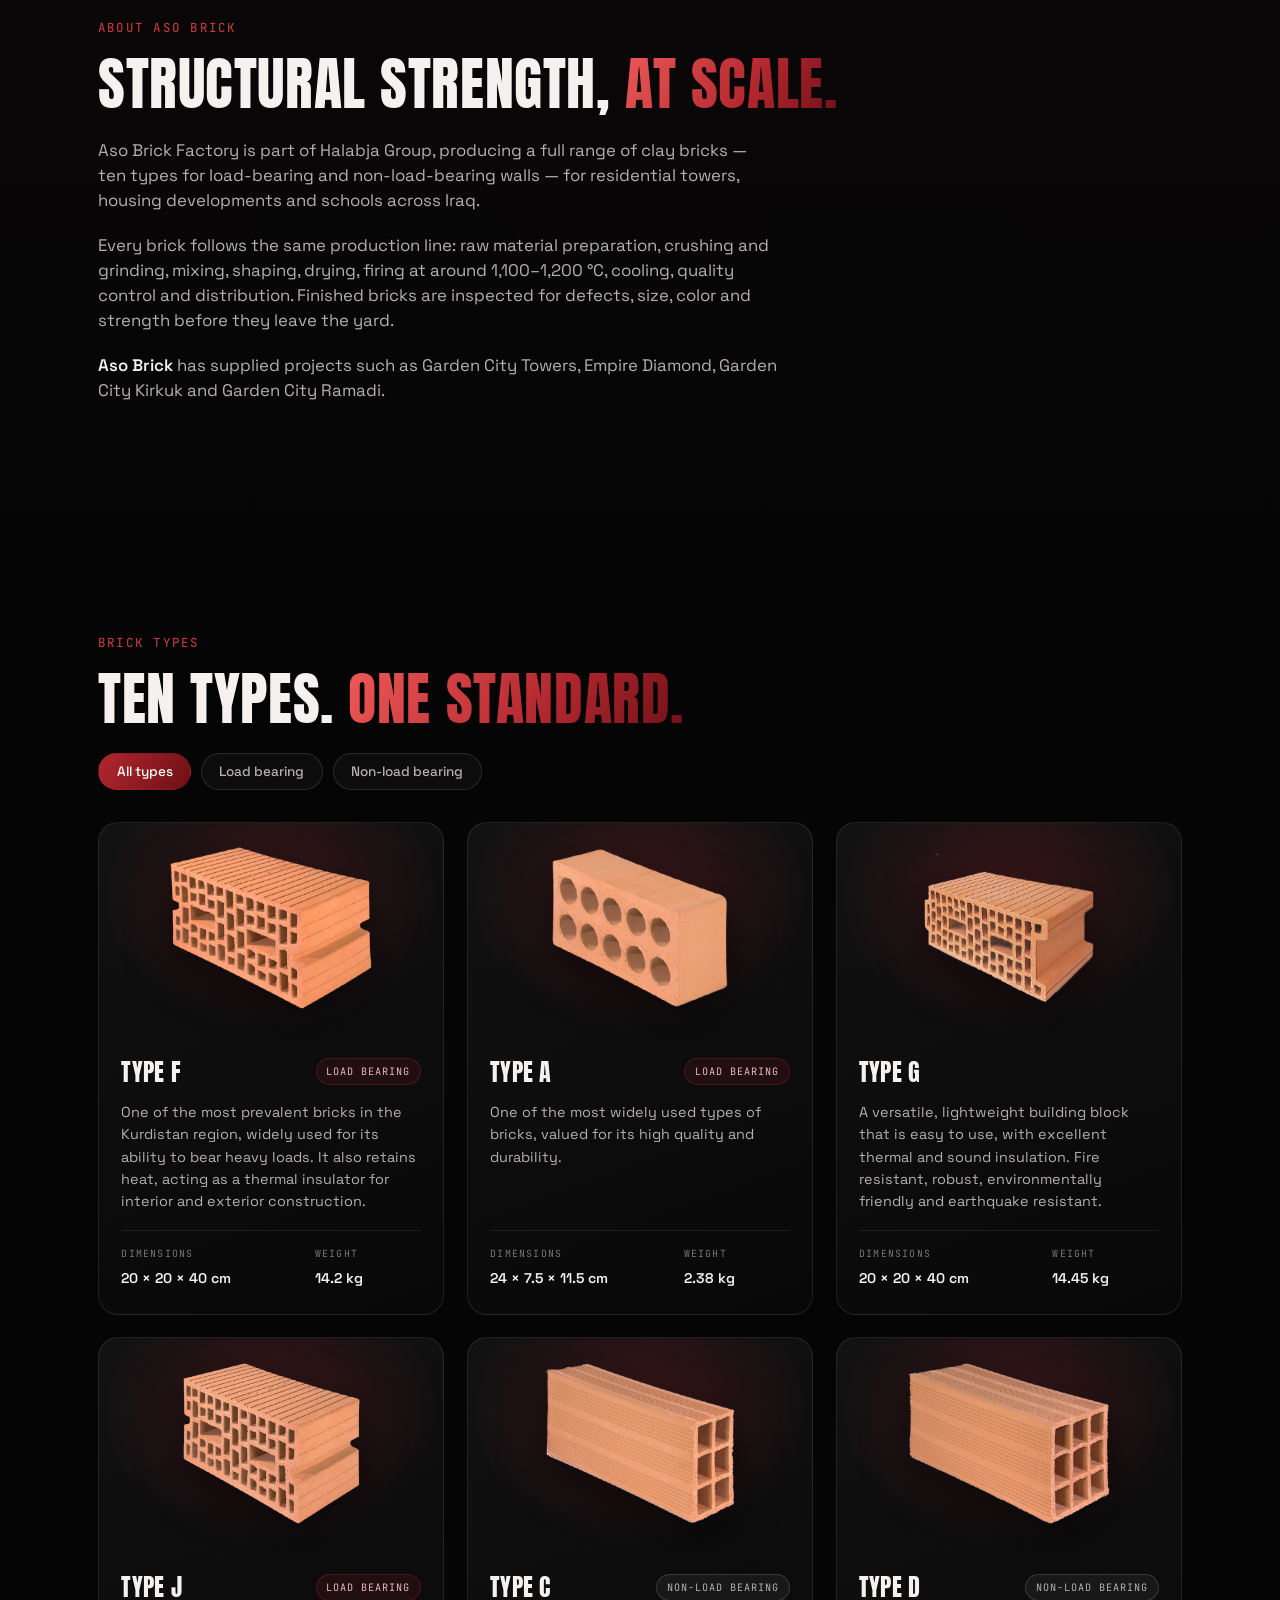
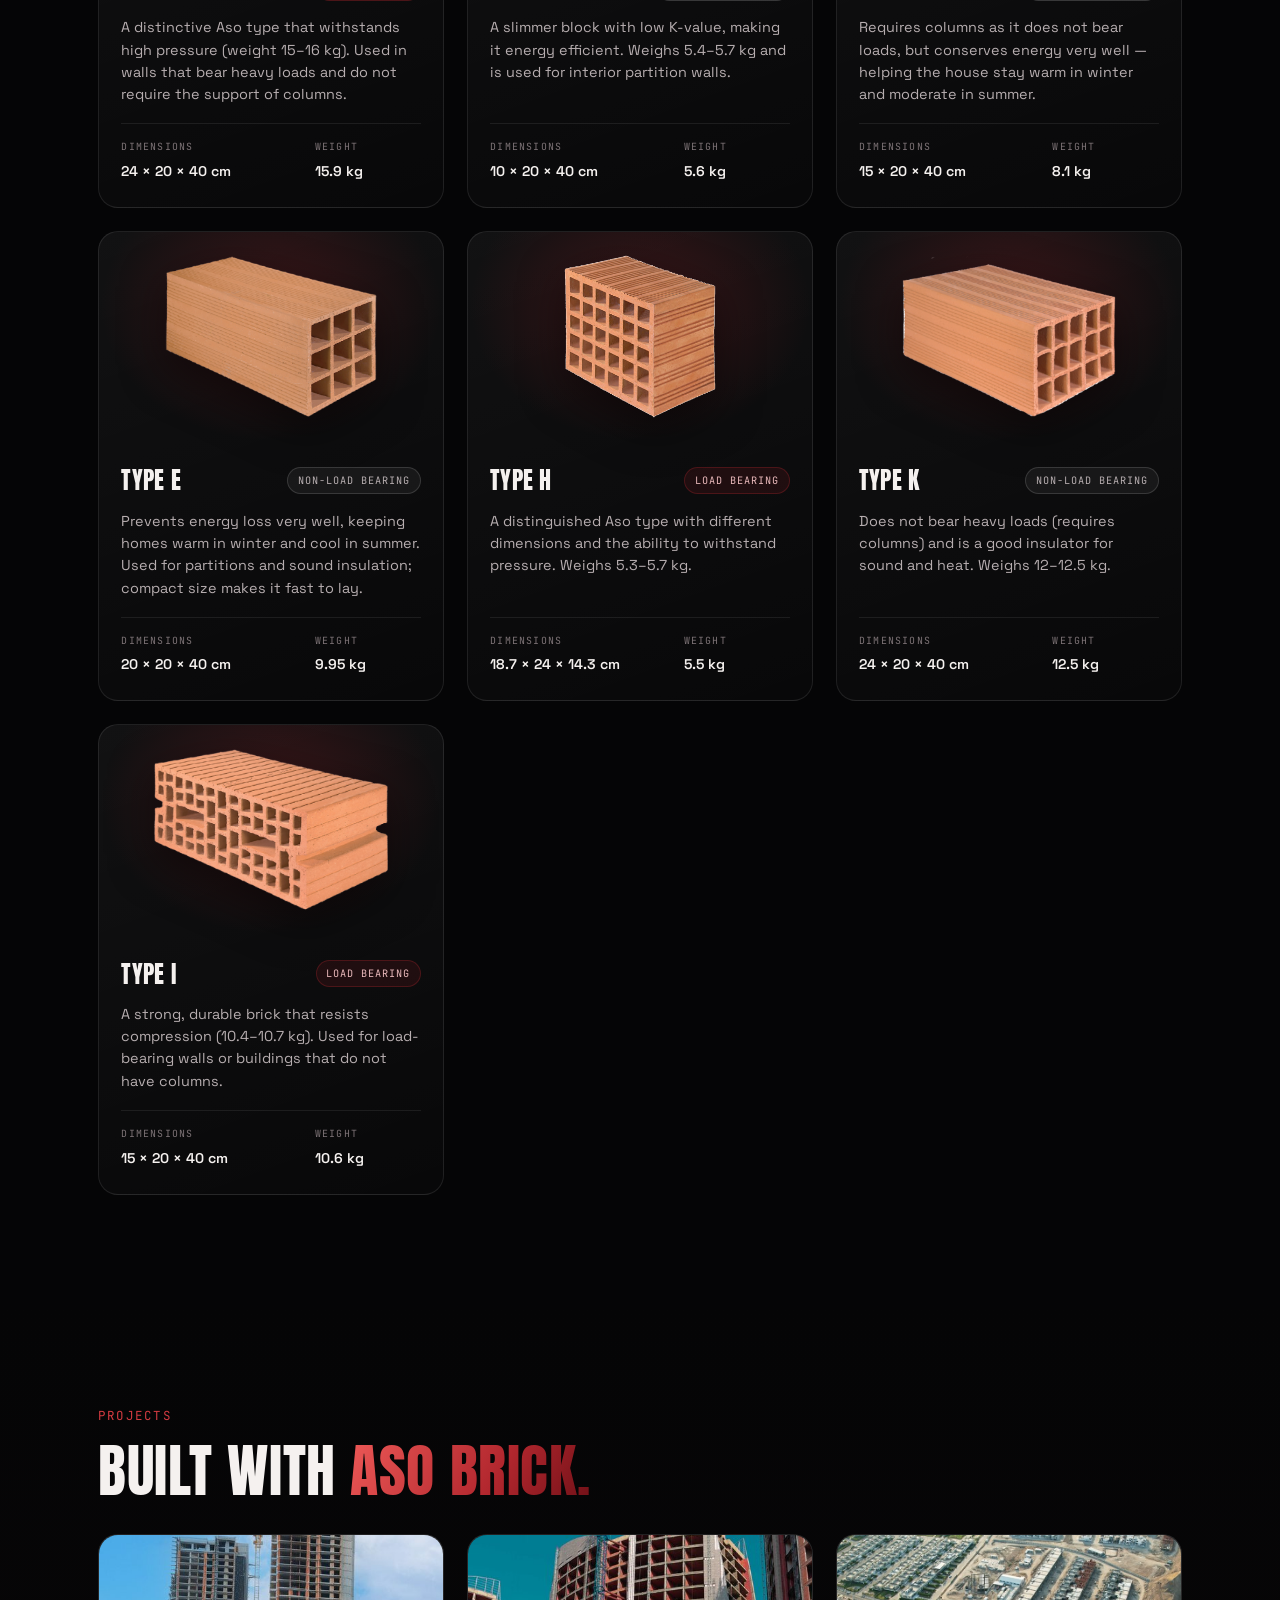
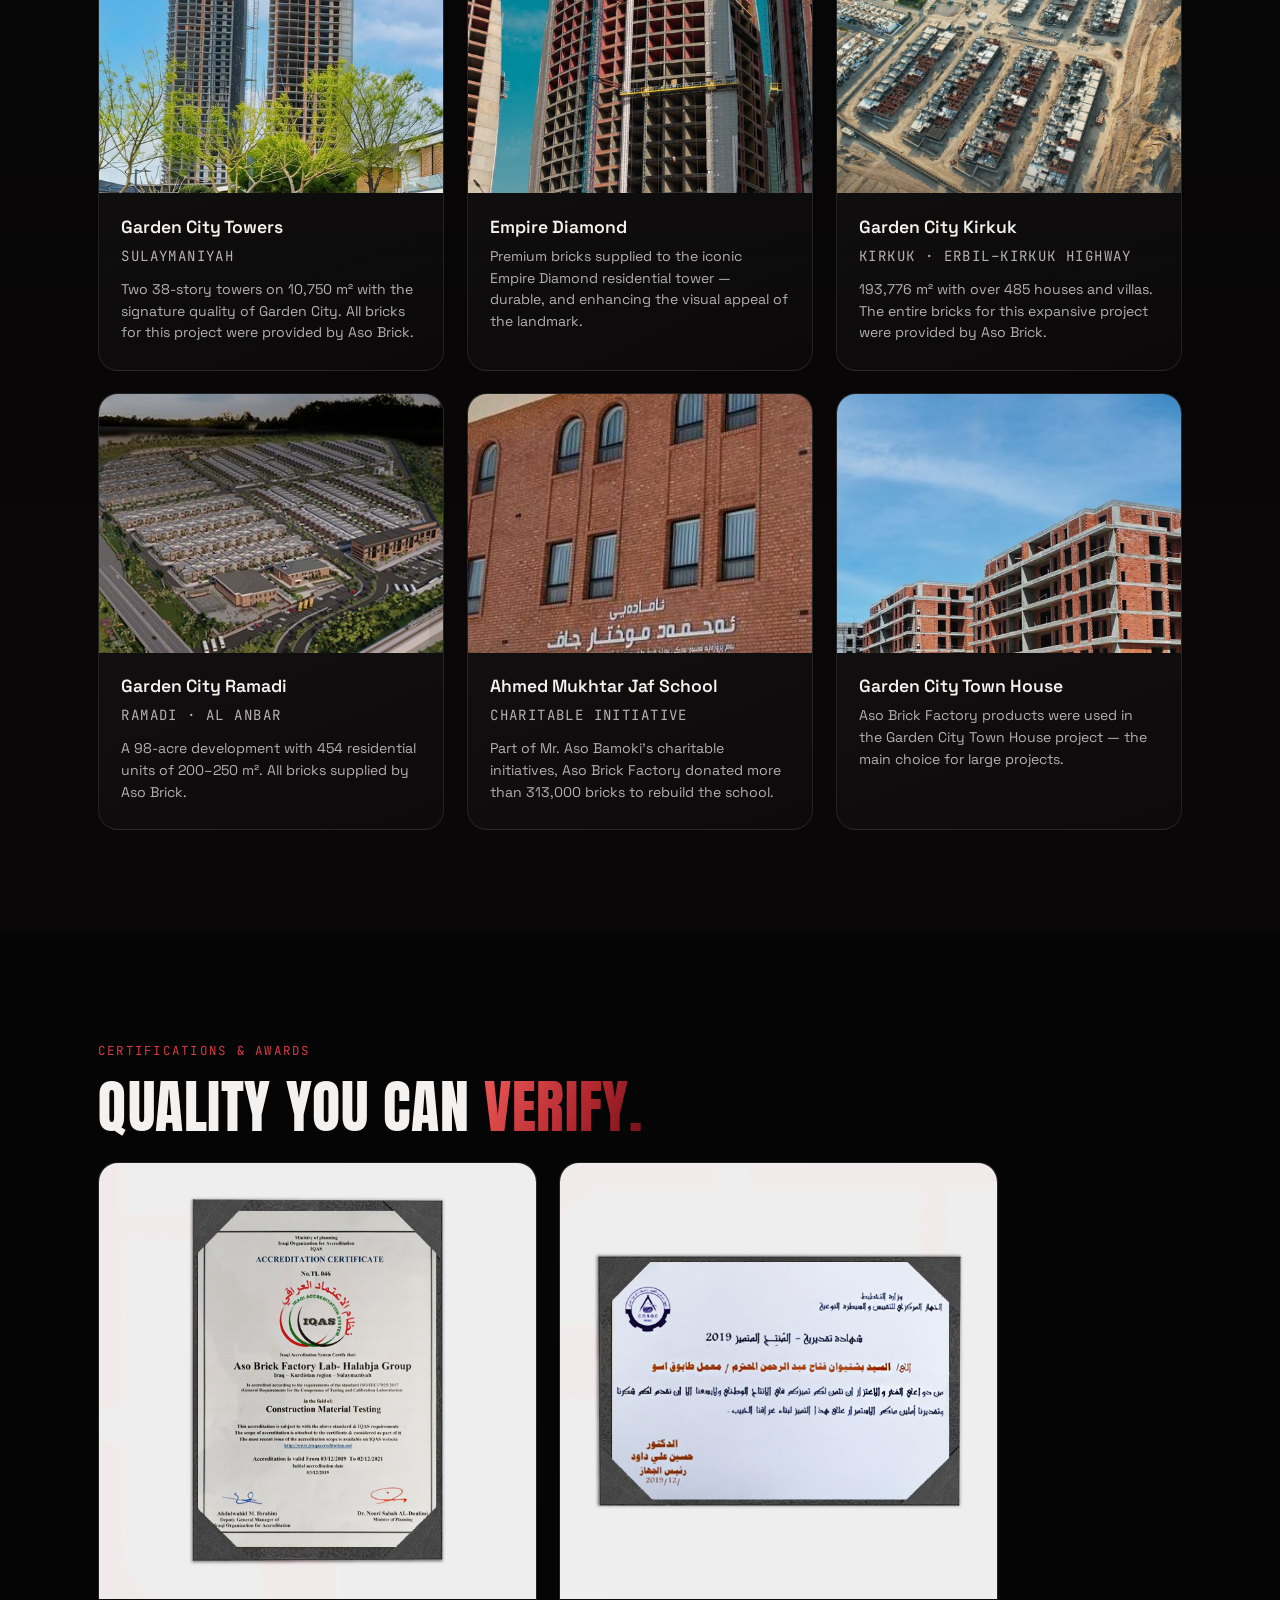
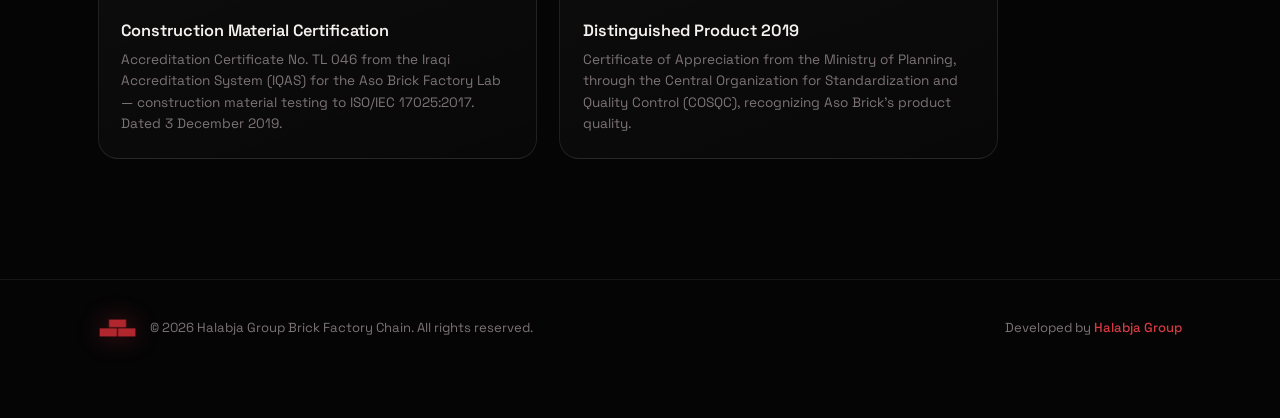
==== commit 31b1ff19: "Add real brick types, projects, factory albums and certificates for Aso and Hilal Content and photos" ====
--- a/aso.html
+++ b/aso.html
@@ -4,7 +4,7 @@
 <meta charset="UTF-8">
 <meta name="viewport" content="width=device-width, initial-scale=1.0">
 <title>Aso Brick — Halabja Group Brick Factory Chain</title>
-<meta name="description" content="Aso Brick — structural and load-bearing clay brick from the Halabja Group Brick Factory Chain. Factory album, overview, and certifications.">
+<meta name="description" content="Aso Brick — ten types of load-bearing and non-load-bearing clay brick from the Halabja Group Brick Factory Chain — types, projects, factory album and certificates.">
 <link rel="preconnect" href="https://fonts.googleapis.com">
 <link rel="preconnect" href="https://fonts.gstatic.com" crossorigin>
 <link href="https://fonts.googleapis.com/css2?family=Anton&family=Space+Grotesk:wght@400;500;600;700&family=JetBrains+Mono:wght@400;500;600&display=swap" rel="stylesheet">
@@ -75,11 +75,12 @@
   </div>
   <div class="carousel" id="carousel">
     <div class="carousel-track">
-      <div class="carousel-slide"><img src="assets/gallery/aso-1.jpg" alt="Aso Brick factory yard and loading" loading="lazy"></div>
-      <div class="carousel-slide"><img src="assets/gallery/aso-2.jpg" alt="Aso Brick pallets ready for dispatch" loading="lazy"></div>
-      <div class="carousel-slide"><img src="assets/gallery/aso-3.jpg" alt="Aso Brick forklift operations" loading="lazy"></div>
-      <div class="carousel-slide"><img src="assets/gallery/aso-4.jpg" alt="Aso Brick truck loading" loading="lazy"></div>
-      <div class="carousel-slide"><img src="assets/gallery/aso-5.jpg" alt="Aso Brick production site" loading="lazy"></div>
+      <div class="carousel-slide"><img src="assets/aso/album/mixing.jpg" alt="Aso Brick — Mixing at the factory" loading="lazy"></div>
+      <div class="carousel-slide"><img src="assets/aso/album/shaping.jpg" alt="Aso Brick — Shaping at the factory" loading="lazy"></div>
+      <div class="carousel-slide"><img src="assets/aso/album/drying.jpg" alt="Aso Brick — Drying at the factory" loading="lazy"></div>
+      <div class="carousel-slide"><img src="assets/aso/album/firing.jpg" alt="Aso Brick — Firing at the factory" loading="lazy"></div>
+      <div class="carousel-slide"><img src="assets/aso/album/cooling.jpg" alt="Aso Brick — Cooling at the factory" loading="lazy"></div>
+      <div class="carousel-slide"><img src="assets/aso/album/distribution.jpg" alt="Aso Brick — Distribution at the factory" loading="lazy"></div>
     </div>
     <button class="carousel-btn prev" aria-label="Previous photo">‹</button>
     <button class="carousel-btn next" aria-label="Next photo">›</button>
@@ -92,39 +93,182 @@
     <p class="kicker">About Aso Brick</p>
     <h2 class="section-title">Structural strength, <span class="accent-text">at scale.</span></h2>
     <div class="writing-copy">
-      <p>Aso Brick is the structural anchor of the Halabja Group Brick Factory Chain — a high-capacity production site built around consistency, load-bearing strength, and dependable supply for large-scale construction.</p>
-      <p>Every batch runs through the same kiln discipline and dimensional checks, so a pallet delivered today matches the one delivered last month. That reliability is what contractors lean on when they're sequencing a build around brick deliveries, not working around them.</p>
-      <p>From foundations to full structural walls, <strong>Aso Brick</strong> supplies the load-bearing backbone that the rest of a build sits on — engineered for strength first, finish second.</p>
+      <p>Aso Brick Factory is part of Halabja Group, producing a full range of clay bricks — ten types for load-bearing and non-load-bearing walls — for residential towers, housing developments and schools across Iraq.</p>
+      <p>Every brick follows the same production line: raw material preparation, crushing and grinding, mixing, shaping, drying, firing at around 1,100–1,200 °C, cooling, quality control and distribution. Finished bricks are inspected for defects, size, color and strength before they leave the yard.</p>
+      <p><strong>Aso Brick</strong> has supplied projects such as Garden City Towers, Empire Diamond, Garden City Kirkuk and Garden City Ramadi.</p>
+    </div>
+  </div>
+</section>
+
+<section class="types-section" id="types">
+  <div class="section-inner">
+    <p class="kicker">Brick Types</p>
+    <h2 class="section-title">Ten types. <span class="accent-text">One standard.</span></h2>
+    <div class="type-filter">
+      <button class="active" data-filter="all">All types</button>
+      <button data-filter="load">Load bearing</button>
+      <button data-filter="non">Non-load bearing</button>
+    </div>
+    <div class="types-grid">
+      <article class="type-card" data-cat="load">
+        <div class="type-visual"><img src="assets/aso/types/type-f.png" alt="Aso Brick Type F" loading="lazy"></div>
+        <div class="type-body">
+          <div class="type-head"><h4>Type F</h4><span class="type-tag">Load bearing</span></div>
+          <p class="type-desc">One of the most prevalent bricks in the Kurdistan region, widely used for its ability to bear heavy loads. It also retains heat, acting as a thermal insulator for interior and exterior construction.</p>
+          <div class="type-specs"><div><span>Dimensions</span><b>20 × 20 × 40 cm</b></div><div><span>Weight</span><b>14.2 kg</b></div></div>
+        </div>
+      </article>
+      <article class="type-card" data-cat="load">
+        <div class="type-visual"><img src="assets/aso/types/type-a.png" alt="Aso Brick Type A" loading="lazy"></div>
+        <div class="type-body">
+          <div class="type-head"><h4>Type A</h4><span class="type-tag">Load bearing</span></div>
+          <p class="type-desc">One of the most widely used types of bricks, valued for its high quality and durability.</p>
+          <div class="type-specs"><div><span>Dimensions</span><b>24 × 7.5 × 11.5 cm</b></div><div><span>Weight</span><b>2.38 kg</b></div></div>
+        </div>
+      </article>
+      <article class="type-card" data-cat="">
+        <div class="type-visual"><img src="assets/aso/types/type-g.png" alt="Aso Brick Type G" loading="lazy"></div>
+        <div class="type-body">
+          <div class="type-head"><h4>Type G</h4></div>
+          <p class="type-desc">A versatile, lightweight building block that is easy to use, with excellent thermal and sound insulation. Fire resistant, robust, environmentally friendly and earthquake resistant.</p>
+          <div class="type-specs"><div><span>Dimensions</span><b>20 × 20 × 40 cm</b></div><div><span>Weight</span><b>14.45 kg</b></div></div>
+        </div>
+      </article>
+      <article class="type-card" data-cat="load">
+        <div class="type-visual"><img src="assets/aso/types/type-j.png" alt="Aso Brick Type J" loading="lazy"></div>
+        <div class="type-body">
+          <div class="type-head"><h4>Type J</h4><span class="type-tag">Load bearing</span></div>
+          <p class="type-desc">A distinctive Aso type that withstands high pressure (weight 15–16 kg). Used in walls that bear heavy loads and do not require the support of columns.</p>
+          <div class="type-specs"><div><span>Dimensions</span><b>24 × 20 × 40 cm</b></div><div><span>Weight</span><b>15.9 kg</b></div></div>
+        </div>
+      </article>
+      <article class="type-card" data-cat="non">
+        <div class="type-visual"><img src="assets/aso/types/type-c.png" alt="Aso Brick Type C" loading="lazy"></div>
+        <div class="type-body">
+          <div class="type-head"><h4>Type C</h4><span class="type-tag non">Non-load bearing</span></div>
+          <p class="type-desc">A slimmer block with low K-value, making it energy efficient. Weighs 5.4–5.7 kg and is used for interior partition walls.</p>
+          <div class="type-specs"><div><span>Dimensions</span><b>10 × 20 × 40 cm</b></div><div><span>Weight</span><b>5.6 kg</b></div></div>
+        </div>
+      </article>
+      <article class="type-card" data-cat="non">
+        <div class="type-visual"><img src="assets/aso/types/type-d.png" alt="Aso Brick Type D" loading="lazy"></div>
+        <div class="type-body">
+          <div class="type-head"><h4>Type D</h4><span class="type-tag non">Non-load bearing</span></div>
+          <p class="type-desc">Requires columns as it does not bear loads, but conserves energy very well — helping the house stay warm in winter and moderate in summer.</p>
+          <div class="type-specs"><div><span>Dimensions</span><b>15 × 20 × 40 cm</b></div><div><span>Weight</span><b>8.1 kg</b></div></div>
+        </div>
+      </article>
+      <article class="type-card" data-cat="non">
+        <div class="type-visual"><img src="assets/aso/types/type-e.png" alt="Aso Brick Type E" loading="lazy"></div>
+        <div class="type-body">
+          <div class="type-head"><h4>Type E</h4><span class="type-tag non">Non-load bearing</span></div>
+          <p class="type-desc">Prevents energy loss very well, keeping homes warm in winter and cool in summer. Used for partitions and sound insulation; compact size makes it fast to lay.</p>
+          <div class="type-specs"><div><span>Dimensions</span><b>20 × 20 × 40 cm</b></div><div><span>Weight</span><b>9.95 kg</b></div></div>
+        </div>
+      </article>
+      <article class="type-card" data-cat="load">
+        <div class="type-visual"><img src="assets/aso/types/type-h.png" alt="Aso Brick Type H" loading="lazy"></div>
+        <div class="type-body">
+          <div class="type-head"><h4>Type H</h4><span class="type-tag">Load bearing</span></div>
+          <p class="type-desc">A distinguished Aso type with different dimensions and the ability to withstand pressure. Weighs 5.3–5.7 kg.</p>
+          <div class="type-specs"><div><span>Dimensions</span><b>18.7 × 24 × 14.3 cm</b></div><div><span>Weight</span><b>5.5 kg</b></div></div>
+        </div>
+      </article>
+      <article class="type-card" data-cat="non">
+        <div class="type-visual"><img src="assets/aso/types/type-k.png" alt="Aso Brick Type K" loading="lazy"></div>
+        <div class="type-body">
+          <div class="type-head"><h4>Type K</h4><span class="type-tag non">Non-load bearing</span></div>
+          <p class="type-desc">Does not bear heavy loads (requires columns) and is a good insulator for sound and heat. Weighs 12–12.5 kg.</p>
+          <div class="type-specs"><div><span>Dimensions</span><b>24 × 20 × 40 cm</b></div><div><span>Weight</span><b>12.5 kg</b></div></div>
+        </div>
+      </article>
+      <article class="type-card" data-cat="load">
+        <div class="type-visual"><img src="assets/aso/types/type-i.png" alt="Aso Brick Type I" loading="lazy"></div>
+        <div class="type-body">
+          <div class="type-head"><h4>Type I</h4><span class="type-tag">Load bearing</span></div>
+          <p class="type-desc">A strong, durable brick that resists compression (10.4–10.7 kg). Used for load-bearing walls or buildings that do not have columns.</p>
+          <div class="type-specs"><div><span>Dimensions</span><b>15 × 20 × 40 cm</b></div><div><span>Weight</span><b>10.6 kg</b></div></div>
+        </div>
+      </article>
+    </div>
+  </div>
+</section>
+
+<section class="projects-section" id="projects">
+  <div class="section-inner">
+    <p class="kicker">Projects</p>
+    <h2 class="section-title">Built with <span class="accent-text">Aso Brick.</span></h2>
+    <div class="projects-grid">
+      <article class="project-card">
+        <div class="project-photo" data-lightbox="assets/aso/projects/garden-city-towers.jpg"><img src="assets/aso/projects/garden-city-towers.jpg" alt="Garden City Towers" loading="lazy"></div>
+        <div class="project-body">
+          <h4>Garden City Towers</h4>
+          <p class="project-meta">Sulaymaniyah</p>
+          <p>Two 38-story towers on 10,750 m² with the signature quality of Garden City. All bricks for this project were provided by Aso Brick.</p>
+        </div>
+      </article>
+      <article class="project-card">
+        <div class="project-photo" data-lightbox="assets/aso/projects/empire-diamond.jpg"><img src="assets/aso/projects/empire-diamond.jpg" alt="Empire Diamond" loading="lazy"></div>
+        <div class="project-body">
+          <h4>Empire Diamond</h4>
+          
+          <p>Premium bricks supplied to the iconic Empire Diamond residential tower — durable, and enhancing the visual appeal of the landmark.</p>
+        </div>
+      </article>
+      <article class="project-card">
+        <div class="project-photo" data-lightbox="assets/aso/projects/garden-city-kirkuk.jpg"><img src="assets/aso/projects/garden-city-kirkuk.jpg" alt="Garden City Kirkuk" loading="lazy"></div>
+        <div class="project-body">
+          <h4>Garden City Kirkuk</h4>
+          <p class="project-meta">Kirkuk · Erbil–Kirkuk highway</p>
+          <p>193,776 m² with over 485 houses and villas. The entire bricks for this expansive project were provided by Aso Brick.</p>
+        </div>
+      </article>
+      <article class="project-card">
+        <div class="project-photo" data-lightbox="assets/aso/projects/garden-city-ramadi.jpg"><img src="assets/aso/projects/garden-city-ramadi.jpg" alt="Garden City Ramadi" loading="lazy"></div>
+        <div class="project-body">
+          <h4>Garden City Ramadi</h4>
+          <p class="project-meta">Ramadi · Al Anbar</p>
+          <p>A 98-acre development with 454 residential units of 200–250 m². All bricks supplied by Aso Brick.</p>
+        </div>
+      </article>
+      <article class="project-card">
+        <div class="project-photo" data-lightbox="assets/aso/projects/jaf-school.jpg"><img src="assets/aso/projects/jaf-school.jpg" alt="Ahmed Mukhtar Jaf School" loading="lazy"></div>
+        <div class="project-body">
+          <h4>Ahmed Mukhtar Jaf School</h4>
+          <p class="project-meta">Charitable initiative</p>
+          <p>Part of Mr. Aso Bamoki&#x27;s charitable initiatives, Aso Brick Factory donated more than 313,000 bricks to rebuild the school.</p>
+        </div>
+      </article>
+      <article class="project-card">
+        <div class="project-photo" data-lightbox="assets/aso/projects/town-house.jpg"><img src="assets/aso/projects/town-house.jpg" alt="Garden City Town House" loading="lazy"></div>
+        <div class="project-body">
+          <h4>Garden City Town House</h4>
+          
+          <p>Aso Brick Factory products were used in the Garden City Town House project — the main choice for large projects.</p>
+        </div>
+      </article>
     </div>
   </div>
 </section>
 
 <section class="certs-section">
   <div class="section-inner">
-    <p class="kicker">Certifications</p>
+    <p class="kicker">Certifications &amp; Awards</p>
     <h2 class="section-title">Quality you can <span class="accent-text">verify.</span></h2>
-    <p class="certs-note">Certification badges shown below are placeholders pending Aso Brick's official ISO documentation — swap in the factory's real certificate numbers and scans when available.</p>
-    <div class="certs-grid">
-      <div class="cert-card">
-        <div class="cert-badge">
-          <svg viewBox="0 0 24 24"><circle cx="12" cy="12" r="9"/><path d="M8.5 12.5l2.3 2.3L16 9.5"/></svg>
-        </div>
-        <h4>ISO 9001</h4>
-        <p>Quality Management System — consistent process control across every production run.</p>
-      </div>
-      <div class="cert-card">
-        <div class="cert-badge">
-          <svg viewBox="0 0 24 24"><path d="M12 3c-4.5 0-7.5 3.2-7.5 7.4 0 5.3 4.3 9.6 7.5 10.6 3.2-1 7.5-5.3 7.5-10.6C19.5 6.2 16.5 3 12 3z"/><path d="M7 13.5c3-.7 6.3-3 8-7.5"/></svg>
-        </div>
-        <h4>ISO 14001</h4>
-        <p>Environmental Management System — responsible resource and emissions handling.</p>
-      </div>
-      <div class="cert-card">
-        <div class="cert-badge">
-          <svg viewBox="0 0 24 24"><path d="M12 3l7 3v6c0 5-3 8-7 9-4-1-7-4-7-9V6l7-3z"/><path d="M12 8.5v4.5M12 16h.01"/></svg>
-        </div>
-        <h4>ISO 45001</h4>
-        <p>Occupational Health &amp; Safety — a protected, standards-driven factory floor.</p>
+    <div class="cert-docs">
+      <div class="cert-doc">
+        <div class="cert-doc-img" data-lightbox="assets/aso/certs/iqas-accreditation.jpg"><img src="assets/aso/certs/iqas-accreditation.jpg" alt="IQAS accreditation certificate, Aso Brick Factory Lab" loading="lazy"></div>
+        <div class="cert-doc-body">
+          <h4>Construction Material Certification</h4>
+          <p>Accreditation Certificate No. TL 046 from the Iraqi Accreditation System (IQAS) for the Aso Brick Factory Lab — construction material testing to ISO/IEC 17025:2017. Dated 3 December 2019.</p>
+        </div>
+      </div>
+      <div class="cert-doc">
+        <div class="cert-doc-img" data-lightbox="assets/aso/certs/distinguished-product-2019.jpg"><img src="assets/aso/certs/distinguished-product-2019.jpg" alt="Distinguished Product 2019 certificate of appreciation" loading="lazy"></div>
+        <div class="cert-doc-body">
+          <h4>Distinguished Product 2019</h4>
+          <p>Certificate of Appreciation from the Ministry of Planning, through the Central Organization for Standardization and Quality Control (COSQC), recognizing Aso Brick's product quality.</p>
+        </div>
       </div>
     </div>
   </div>
@@ -142,7 +286,7 @@
 
 <div class="lightbox" id="lightbox">
   <button class="lightbox-close" aria-label="Close">&times;</button>
-  <img src="" alt="">
+  <img alt="">
 </div>
 
 <a class="hg-badge" href="https://www.halabjagroup.com" target="_blank" rel="noopener" aria-label="Halabja Group">
--- a/styles.css
+++ b/styles.css
@@ -451,44 +451,33 @@
 .factory-tile {
   position: relative;
   aspect-ratio: 1 / 0.82;
-  border-radius: var(--radius-md);
-  background: linear-gradient(160deg, rgba(255,255,255,0.1), rgba(255,255,255,0.02));
-  border: 1px solid rgba(255,255,255,0.16);
-  backdrop-filter: blur(10px);
-  -webkit-backdrop-filter: blur(10px);
   display: flex;
   align-items: center;
   justify-content: center;
-  padding: 0.9rem;
-  overflow: hidden;
-  transition: transform 0.4s var(--ease), box-shadow 0.4s var(--ease), background 0.4s var(--ease);
-  box-shadow: 0 10px 24px -8px rgba(0,0,0,0.5), inset 0 1px 0 rgba(255,255,255,0.14);
+  padding: 0.4rem;
+  transition: transform 0.4s var(--ease);
 }
 
 .factory-tile img {
   width: 100%;
   height: 100%;
   object-fit: contain;
-  filter: drop-shadow(0 2px 8px rgba(0,0,0,0.55));
-  transition: transform 0.4s var(--ease);
-}
-
-.tile-glow {
-  position: absolute;
-  inset: -40%;
-  background: radial-gradient(circle at 50% 50%, rgba(178,39,46,0.55), transparent 65%);
-  opacity: 0;
-  transition: opacity 0.4s var(--ease);
-}
+  filter: drop-shadow(0 4px 14px rgba(0,0,0,0.6));
+  transition: transform 0.4s var(--ease), filter 0.4s var(--ease);
+}
+
+.tile-glow { display: none; }
 
 .factory-tile:hover,
 .factory-tile:focus-visible {
-  transform: translateY(-6px) scale(1.03);
-  box-shadow: 0 22px 40px -12px rgba(178,39,46,0.45), 0 0 0 1px rgba(178,39,46,0.4);
-}
-.factory-tile:hover .tile-glow { opacity: 0.5; }
-.factory-tile:hover img { transform: scale(1.06); }
-.factory-tile:active { transform: translateY(-2px) scale(0.99); }
+  transform: translateY(-4px);
+}
+.factory-tile:hover img,
+.factory-tile:focus-visible img {
+  transform: scale(1.07);
+  filter: drop-shadow(0 6px 22px rgba(178,39,46,0.75));
+}
+.factory-tile:active { transform: translateY(-1px) scale(0.99); }
 
 /* ===== Scroll cue ===== */
 .scroll-cue {
@@ -1031,6 +1020,210 @@
   font-size: 0.85rem;
   line-height: 1.55;
 }
+
+/* ===== Brick types ===== */
+.types-section {
+  padding: clamp(4rem, 9vw, 6.5rem) 0;
+  background: #050506;
+}
+.type-filter {
+  display: flex;
+  flex-wrap: wrap;
+  gap: 0.6rem;
+  margin: 1.2rem 0 2rem;
+}
+.type-filter button {
+  padding: 0.55rem 1.1rem;
+  border-radius: 999px;
+  font-size: 0.85rem;
+  font-weight: 500;
+  color: var(--text-muted);
+  border: 1px solid rgba(255,255,255,0.12);
+  background: rgba(255,255,255,0.03);
+  transition: background 0.25s, color 0.25s, border-color 0.25s;
+}
+.type-filter button:hover { color: var(--text-primary); border-color: rgba(255,255,255,0.28); }
+.type-filter button.active {
+  color: #fff;
+  background: linear-gradient(120deg, var(--red-500), var(--red-700));
+  border-color: transparent;
+}
+.types-grid {
+  display: grid;
+  grid-template-columns: repeat(3, 1fr);
+  gap: 1.4rem;
+}
+.type-card {
+  display: flex;
+  flex-direction: column;
+  border-radius: var(--radius-md);
+  overflow: hidden;
+  background: linear-gradient(160deg, rgba(255,255,255,0.055), rgba(255,255,255,0.015));
+  border: 1px solid rgba(255,255,255,0.09);
+}
+.type-card.hidden { display: none; }
+.type-visual {
+  position: relative;
+  height: 210px;
+  display: flex;
+  align-items: center;
+  justify-content: center;
+  padding: 1.4rem;
+  background: radial-gradient(ellipse at 50% 35%, rgba(178,39,46,0.28), transparent 70%);
+}
+.type-visual img {
+  max-height: 100%;
+  max-width: 100%;
+  width: auto;
+  object-fit: contain;
+  filter: drop-shadow(0 14px 22px rgba(0,0,0,0.55));
+  transition: transform 0.5s var(--ease);
+}
+.type-card:hover .type-visual img { transform: scale(1.06) rotate(-1deg); }
+.type-body {
+  display: flex;
+  flex-direction: column;
+  flex: 1;
+  padding: 1.3rem 1.4rem 1.5rem;
+}
+.type-head {
+  display: flex;
+  align-items: center;
+  justify-content: space-between;
+  gap: 0.8rem;
+  margin-bottom: 0.7rem;
+}
+.type-head h4 {
+  font-family: 'Anton', sans-serif;
+  font-weight: 400;
+  font-size: 1.5rem;
+  text-transform: uppercase;
+  letter-spacing: 0.01em;
+}
+.type-tag {
+  font-family: 'JetBrains Mono', monospace;
+  font-size: 0.64rem;
+  letter-spacing: 0.1em;
+  text-transform: uppercase;
+  padding: 0.3rem 0.6rem;
+  border-radius: 999px;
+  white-space: nowrap;
+  color: #e8b8ba;
+  background: rgba(178,39,46,0.12);
+  border: 1px solid rgba(178,39,46,0.3);
+}
+.type-tag.non { color: var(--text-muted); background: rgba(255,255,255,0.05); border-color: rgba(255,255,255,0.14); }
+.type-desc {
+  color: var(--text-muted);
+  font-size: 0.9rem;
+  line-height: 1.55;
+  margin-bottom: 1.1rem;
+}
+.type-specs {
+  margin-top: auto;
+  display: grid;
+  grid-template-columns: 1.7fr 1fr;
+  gap: 0.8rem;
+  padding-top: 1rem;
+  border-top: 1px solid rgba(255,255,255,0.08);
+}
+.type-specs span {
+  display: block;
+  font-family: 'JetBrains Mono', monospace;
+  font-size: 0.62rem;
+  letter-spacing: 0.12em;
+  text-transform: uppercase;
+  color: var(--text-faint);
+  margin-bottom: 0.25rem;
+}
+.type-specs b { font-size: 0.88rem; font-weight: 600; white-space: nowrap; }
+.type-datasheet {
+  margin-top: 1rem;
+  align-self: flex-start;
+  font-size: 0.85rem;
+  font-weight: 600;
+  color: var(--red-400);
+}
+.type-datasheet:hover { color: var(--red-300); }
+
+@media (min-width: 1000px) {
+  .types-grid.cols-4 { grid-template-columns: repeat(4, 1fr); }
+}
+
+/* ===== Projects ===== */
+.projects-section {
+  padding: clamp(4rem, 9vw, 6.5rem) 0;
+  background: linear-gradient(180deg, #050506 0%, #0a0708 100%);
+}
+.projects-grid {
+  display: grid;
+  grid-template-columns: repeat(3, 1fr);
+  gap: 1.4rem;
+  margin-top: 2rem;
+}
+.project-card {
+  display: flex;
+  flex-direction: column;
+  border-radius: var(--radius-md);
+  overflow: hidden;
+  background: linear-gradient(160deg, rgba(255,255,255,0.055), rgba(255,255,255,0.015));
+  border: 1px solid rgba(255,255,255,0.09);
+}
+.project-photo {
+  aspect-ratio: 4 / 3;
+  overflow: hidden;
+  cursor: zoom-in;
+}
+.project-photo img {
+  width: 100%;
+  height: 100%;
+  object-fit: cover;
+  transition: transform 0.6s var(--ease);
+}
+.project-card:hover .project-photo img { transform: scale(1.06); }
+.project-body { padding: 1.3rem 1.4rem 1.6rem; }
+.project-body h4 {
+  font-family: 'Space Grotesk', sans-serif;
+  font-weight: 600;
+  font-size: 1.1rem;
+  margin-bottom: 0.35rem;
+}
+.project-meta {
+  font-family: 'JetBrains Mono', monospace;
+  font-size: 0.68rem;
+  letter-spacing: 0.1em;
+  text-transform: uppercase;
+  color: var(--red-400);
+  margin-bottom: 0.7rem;
+}
+.project-body p { color: var(--text-muted); font-size: 0.88rem; line-height: 1.55; }
+
+/* ===== Certificate documents ===== */
+.cert-docs {
+  display: grid;
+  grid-template-columns: repeat(2, minmax(0, 1fr));
+  gap: 1.4rem;
+  margin-top: 1rem;
+  max-width: 900px;
+}
+.cert-doc {
+  border-radius: var(--radius-md);
+  overflow: hidden;
+  background: linear-gradient(160deg, rgba(255,255,255,0.055), rgba(255,255,255,0.015));
+  border: 1px solid rgba(255,255,255,0.09);
+}
+.cert-doc-img {
+  display: block;
+  width: 100%;
+  cursor: zoom-in;
+  background: #e9e7e6;
+}
+.cert-doc-img img { width: 100%; height: auto; transition: transform 0.5s var(--ease); }
+.cert-doc-img:hover img { transform: scale(1.03); }
+.cert-doc-img { overflow: hidden; }
+.cert-doc-body { padding: 1.2rem 1.4rem 1.5rem; }
+.cert-doc-body h4 { font-size: 1.02rem; font-weight: 600; margin-bottom: 0.4rem; }
+.cert-doc-body p { color: var(--text-faint); font-size: 0.85rem; line-height: 1.55; }
 
 /* ===== Halabja Group badge: pinned bottom-left, no background ===== */
 .hg-badge {
@@ -1060,6 +1253,7 @@
   }
   .factory-media { max-width: 360px; margin: 0 auto; }
   .certs-grid { grid-template-columns: 1fr 1fr; }
+  .types-grid, .projects-grid { grid-template-columns: 1fr 1fr; }
 }
 
 @media (max-width: 720px) {
@@ -1078,6 +1272,7 @@
   .factory-tile { aspect-ratio: 1 / 0.95; padding: 0.6rem; }
   .glass-panel { border-radius: var(--radius-lg); }
   .certs-grid { grid-template-columns: 1fr; }
+  .types-grid, .projects-grid, .cert-docs { grid-template-columns: 1fr; }
   .hg-badge { left: 14px; bottom: 14px; }
   .hg-badge img { height: 36px; }
   .carousel-slide { flex-basis: 88vw; aspect-ratio: 1 / 1; }
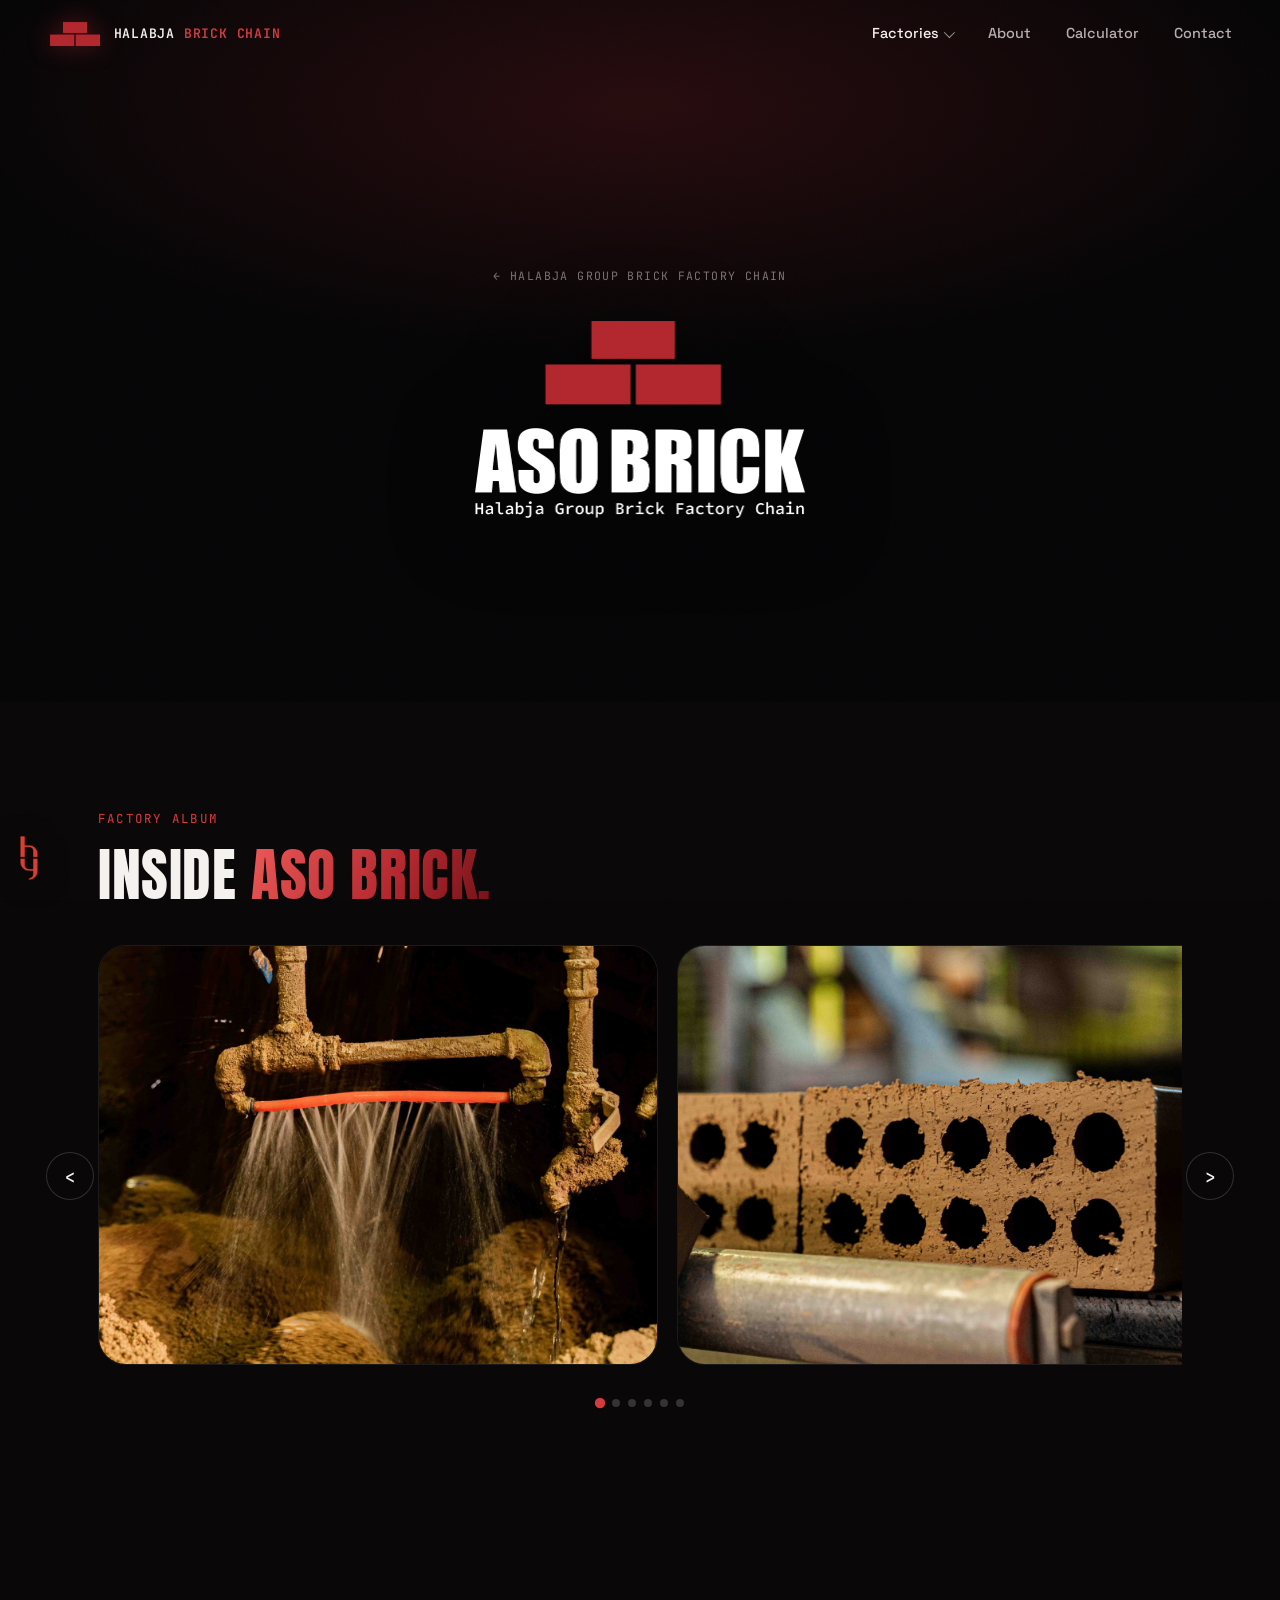
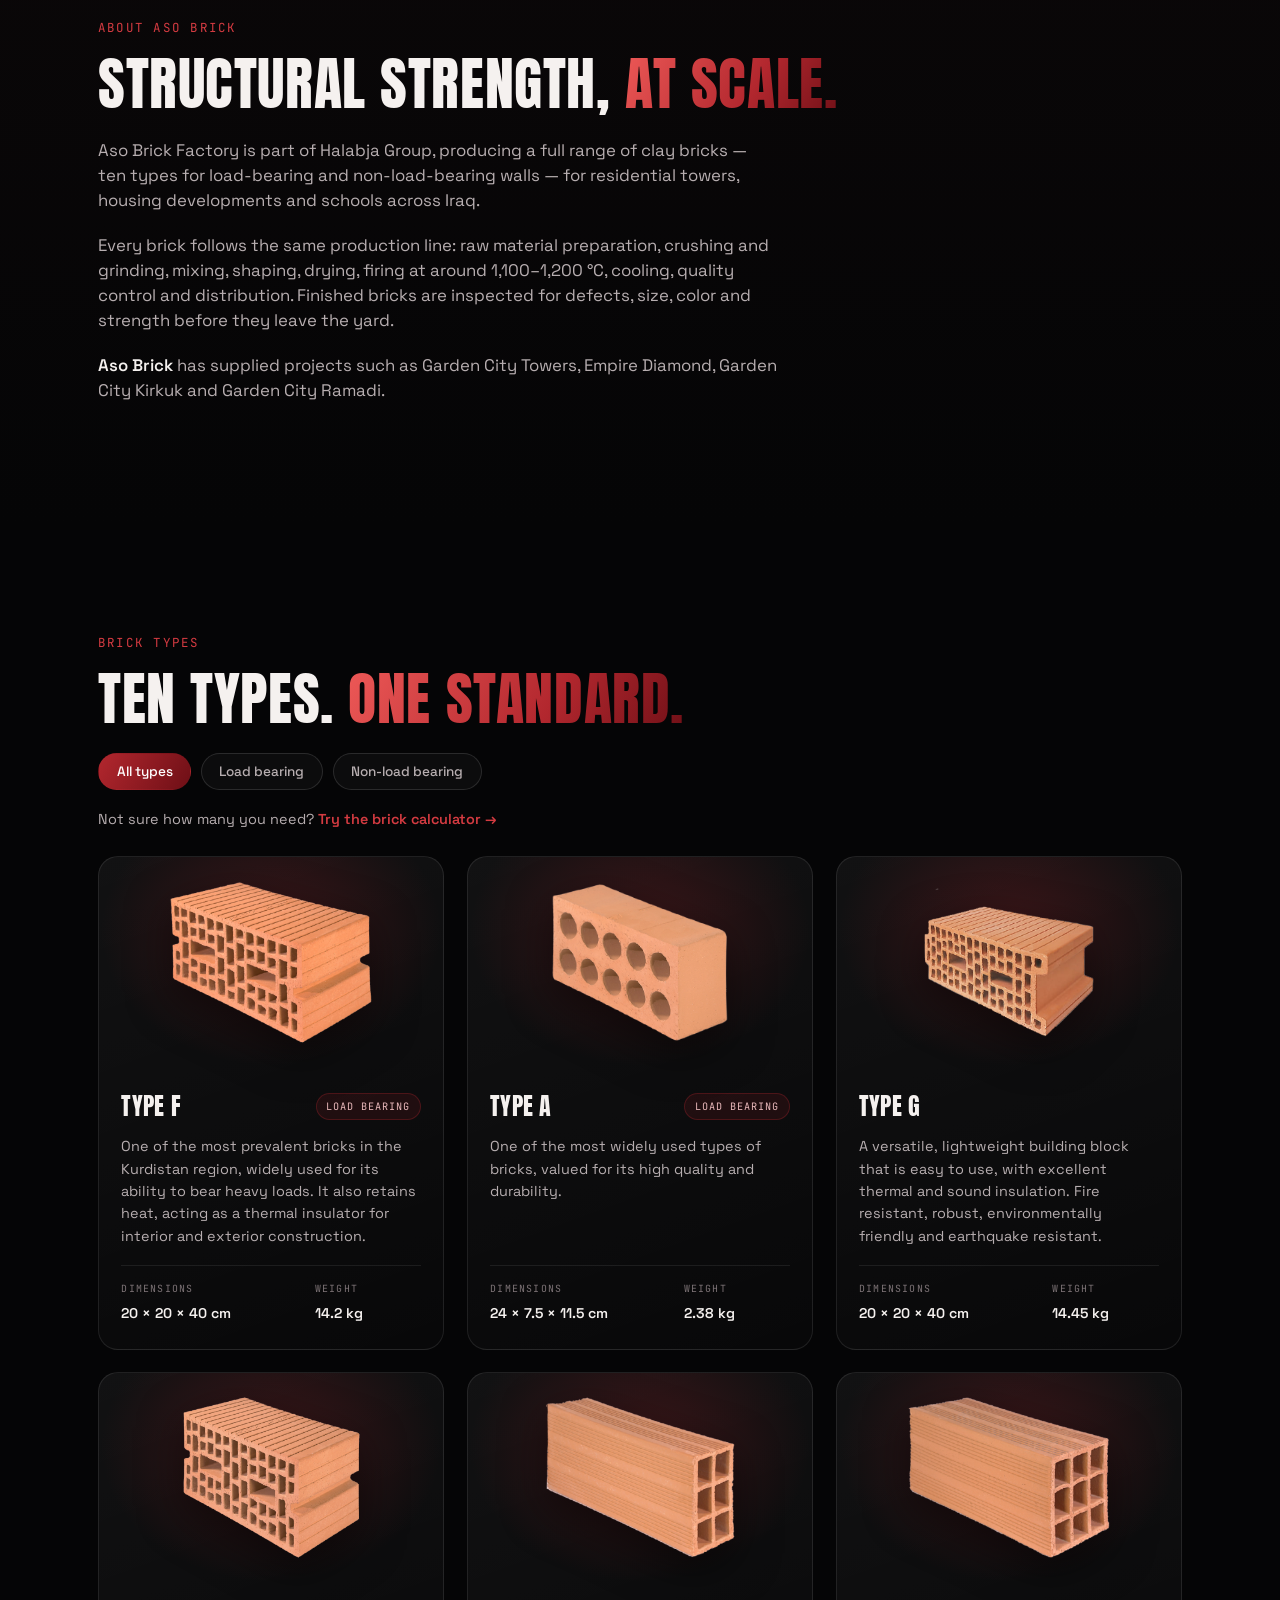
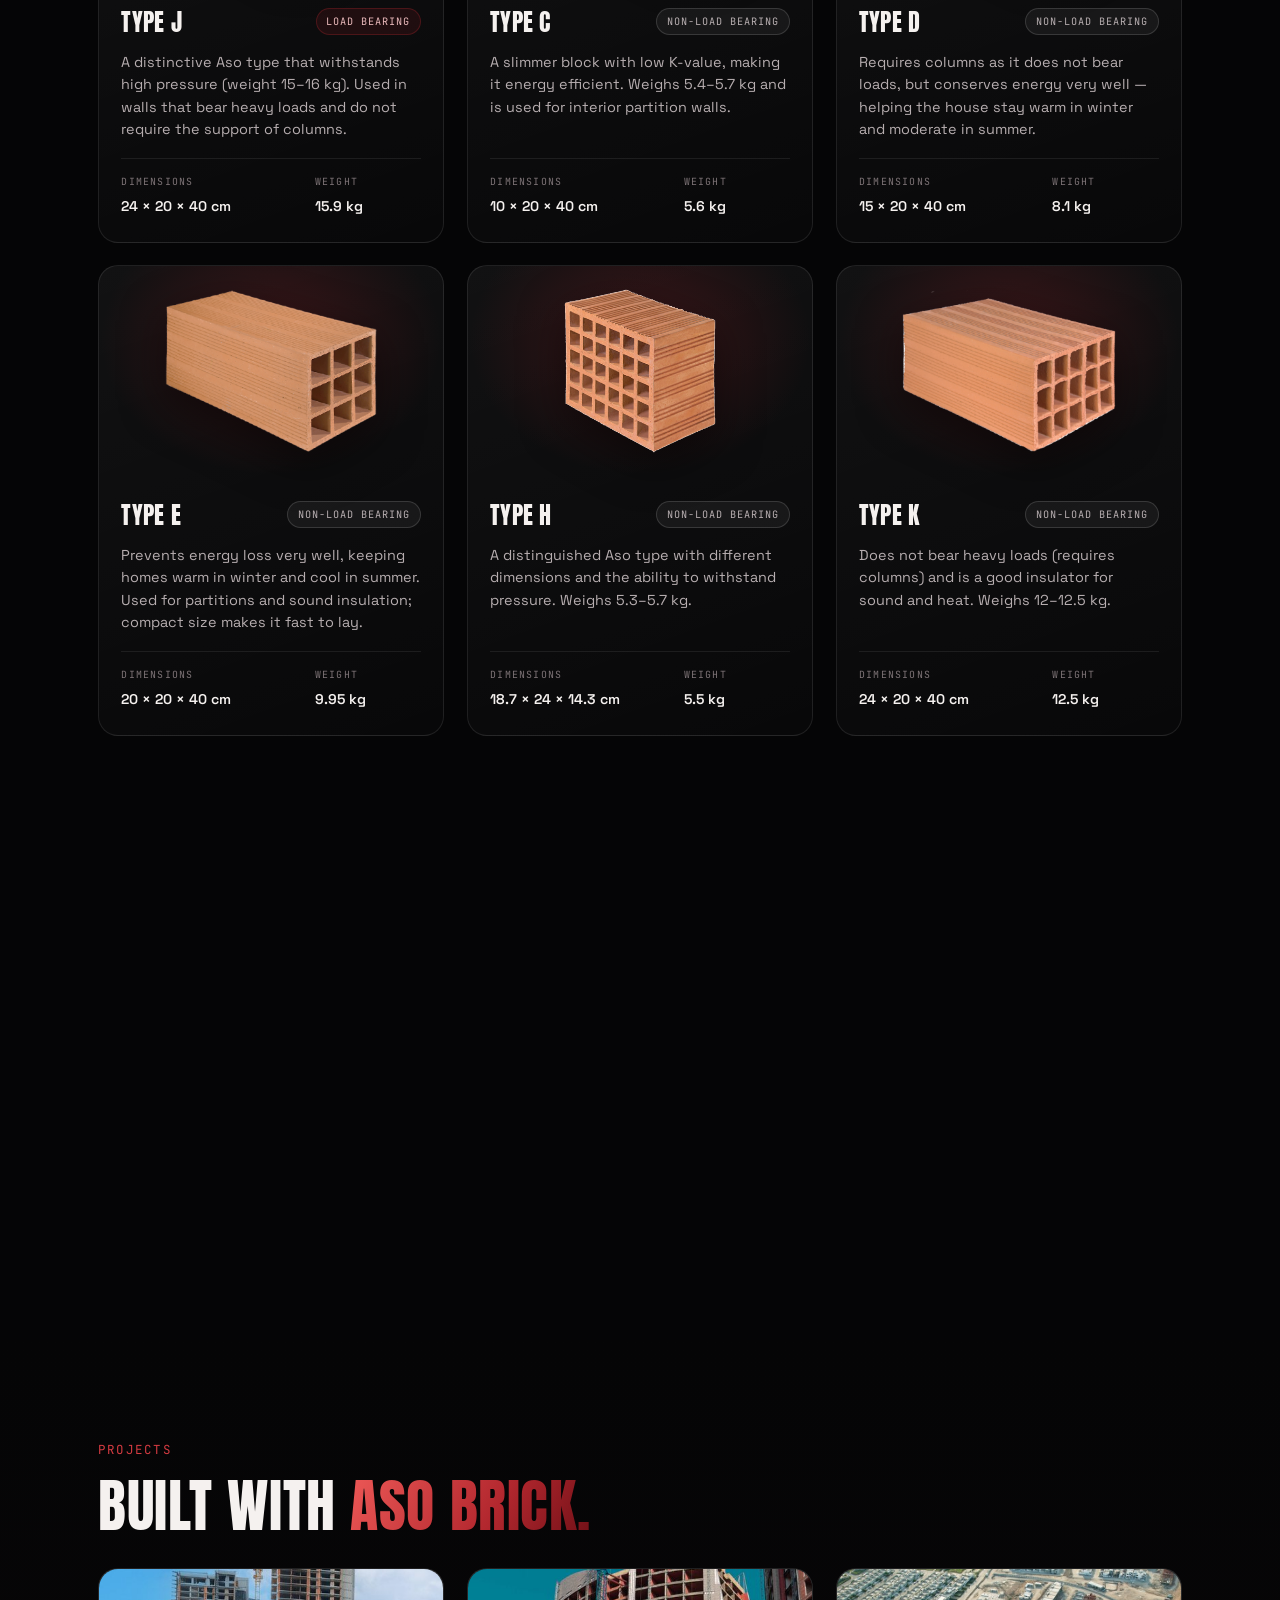
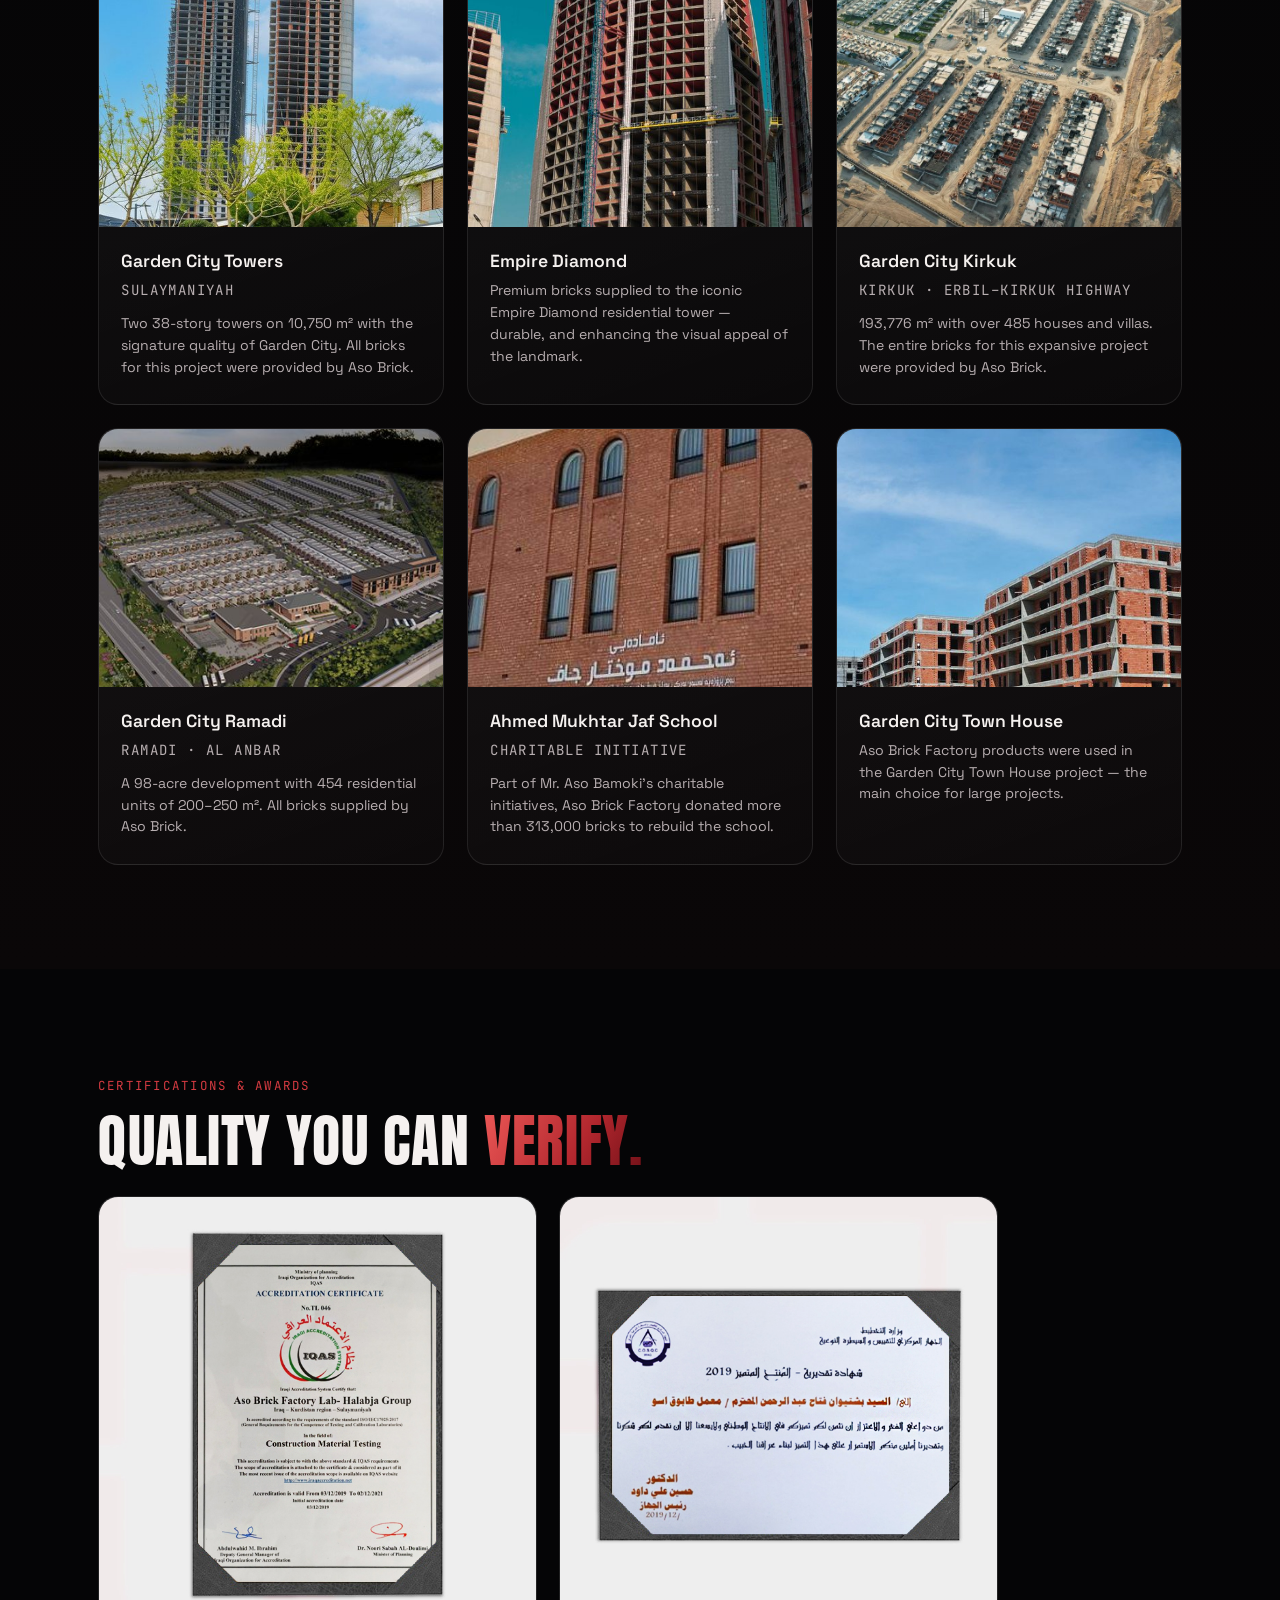
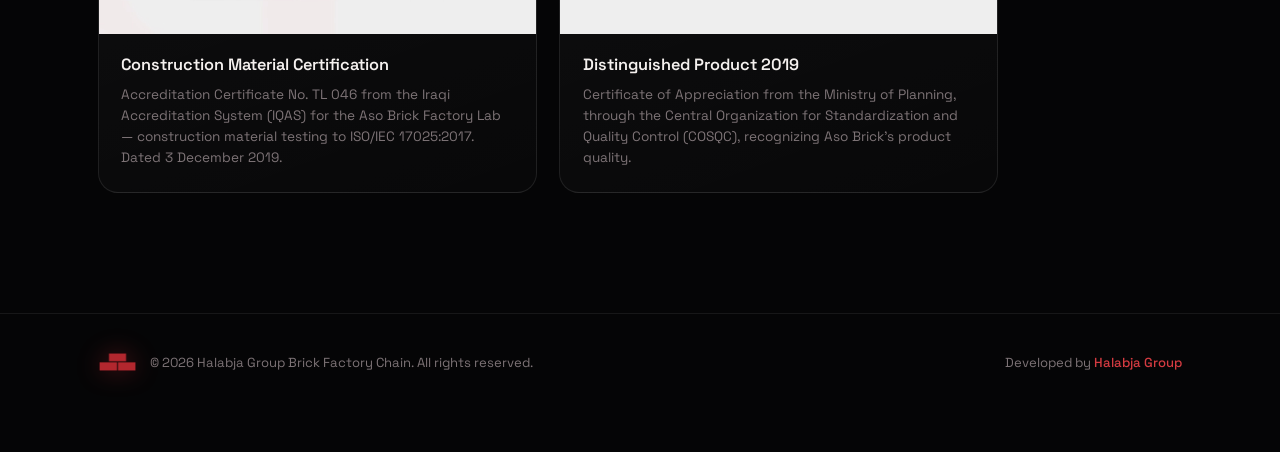
==== commit 6a2a1a6d: "Add brick calculator and specification table to the home page Pick a wall size and brick type to get" ====
--- a/aso.html
+++ b/aso.html
@@ -30,6 +30,7 @@
         </div>
       </div>
       <a href="index.html#about">About</a>
+      <a href="index.html#calculator">Calculator</a>
       <a href="index.html#contact">Contact</a>
     </nav>
     <button class="nav-toggle" id="navToggle" aria-label="Toggle menu" aria-expanded="false">
@@ -51,6 +52,7 @@
       </div>
     </div>
     <a href="index.html#about">About</a>
+    <a href="index.html#calculator">Calculator</a>
     <a href="index.html#contact">Contact</a>
   </nav>
 </header>
@@ -109,6 +111,7 @@
       <button data-filter="load">Load bearing</button>
       <button data-filter="non">Non-load bearing</button>
     </div>
+    <p class="types-calc">Not sure how many you need? <a href="index.html#calculator">Try the brick calculator →</a></p>
     <div class="types-grid">
       <article class="type-card" data-cat="load">
         <div class="type-visual"><img src="assets/aso/types/type-f.png" alt="Aso Brick Type F" loading="lazy"></div>
@@ -166,10 +169,10 @@
           <div class="type-specs"><div><span>Dimensions</span><b>20 × 20 × 40 cm</b></div><div><span>Weight</span><b>9.95 kg</b></div></div>
         </div>
       </article>
-      <article class="type-card" data-cat="load">
+      <article class="type-card" data-cat="non">
         <div class="type-visual"><img src="assets/aso/types/type-h.png" alt="Aso Brick Type H" loading="lazy"></div>
         <div class="type-body">
-          <div class="type-head"><h4>Type H</h4><span class="type-tag">Load bearing</span></div>
+          <div class="type-head"><h4>Type H</h4><span class="type-tag non">Non-load bearing</span></div>
           <p class="type-desc">A distinguished Aso type with different dimensions and the ability to withstand pressure. Weighs 5.3–5.7 kg.</p>
           <div class="type-specs"><div><span>Dimensions</span><b>18.7 × 24 × 14.3 cm</b></div><div><span>Weight</span><b>5.5 kg</b></div></div>
         </div>
--- a/styles.css
+++ b/styles.css
@@ -1048,6 +1048,9 @@
   background: linear-gradient(120deg, var(--red-500), var(--red-700));
   border-color: transparent;
 }
+.types-calc { margin: -0.8rem 0 1.6rem; font-size: 0.9rem; color: var(--text-muted); }
+.types-calc a { color: var(--red-400); font-weight: 600; }
+.types-calc a:hover { color: var(--red-300); }
 .types-grid {
   display: grid;
   grid-template-columns: repeat(3, 1fr);
@@ -1225,6 +1228,147 @@
 .cert-doc-body h4 { font-size: 1.02rem; font-weight: 600; margin-bottom: 0.4rem; }
 .cert-doc-body p { color: var(--text-faint); font-size: 0.85rem; line-height: 1.55; }
 
+/* ===== Brick calculator ===== */
+.specs {
+  padding: clamp(4rem, 9vw, 6.5rem) 0;
+  background: linear-gradient(180deg, #0a0708 0%, #050506 100%);
+}
+.specs-lead { color: var(--text-muted); max-width: 56ch; margin: -0.5rem 0 2.2rem; }
+.calc {
+  display: grid;
+  grid-template-columns: 1.25fr 1fr;
+  gap: 1.6rem;
+  align-items: start;
+}
+.calc-inputs, .calc-result {
+  border-radius: var(--radius-lg);
+  background: linear-gradient(160deg, rgba(255,255,255,0.06), rgba(255,255,255,0.015));
+  border: 1px solid rgba(255,255,255,0.1);
+  padding: clamp(1.3rem, 3vw, 2rem);
+}
+.calc-step + .calc-step { margin-top: 1.8rem; padding-top: 1.6rem; border-top: 1px solid rgba(255,255,255,0.07); }
+.calc-step h3 {
+  display: flex; align-items: center; gap: 0.7rem;
+  font-size: 1.05rem; font-weight: 600; margin-bottom: 1rem;
+}
+.step-num {
+  width: 28px; height: 28px; border-radius: 50%;
+  display: inline-flex; align-items: center; justify-content: center;
+  font-family: 'JetBrains Mono', monospace; font-size: 0.8rem;
+  background: linear-gradient(145deg, var(--red-400), var(--red-700));
+}
+.seg { display: inline-flex; flex-wrap: wrap; gap: 0.4rem; padding: 0.3rem; border-radius: 999px; background: rgba(0,0,0,0.35); border: 1px solid rgba(255,255,255,0.08); }
+.seg button {
+  padding: 0.5rem 1rem; border-radius: 999px; font-size: 0.85rem; font-weight: 500;
+  color: var(--text-muted); transition: background 0.25s, color 0.25s;
+}
+.seg button.active { background: linear-gradient(120deg, var(--red-500), var(--red-700)); color: #fff; }
+.calc-fields { display: grid; grid-template-columns: repeat(3, 1fr); gap: 0.9rem; margin-top: 1.1rem; }
+.calc-fields[hidden] { display: none; }
+.calc-fields label { display: flex; flex-direction: column; gap: 0.4rem; font-size: 0.82rem; color: var(--text-muted); }
+.field {
+  display: flex; align-items: center;
+  border-radius: 14px; background: rgba(0,0,0,0.4);
+  border: 1px solid rgba(255,255,255,0.14);
+  transition: border-color 0.25s;
+}
+.field:focus-within { border-color: var(--red-400); }
+.field input {
+  width: 100%; min-width: 0; padding: 0.8rem 0.9rem;
+  background: none; border: none; outline: none;
+  color: var(--text-primary); font: inherit; font-size: 1.1rem; font-weight: 600;
+}
+.field i { font-style: normal; padding-right: 0.9rem; color: var(--text-faint); font-size: 0.85rem; }
+.brick-picker { display: grid; grid-template-columns: repeat(3, 1fr); gap: 0.7rem; }
+.brick-opt {
+  display: flex; flex-direction: column; align-items: center; text-align: center; gap: 0.15rem;
+  padding: 0.8rem 0.5rem 0.9rem; border-radius: var(--radius-md);
+  background: rgba(255,255,255,0.03); border: 1px solid rgba(255,255,255,0.1);
+  transition: border-color 0.25s, background 0.25s, transform 0.25s var(--ease);
+}
+.brick-opt:hover { transform: translateY(-2px); border-color: rgba(255,255,255,0.28); }
+.brick-opt.active { border-color: var(--red-400); background: rgba(178,39,46,0.16); box-shadow: 0 0 0 1px var(--red-400) inset; }
+.brick-opt img { height: 52px; width: auto; max-width: 100%; object-fit: contain; margin-bottom: 0.3rem; filter: drop-shadow(0 6px 10px rgba(0,0,0,0.5)); }
+.brick-opt b { font-size: 0.95rem; }
+.brick-opt span { font-size: 0.7rem; color: var(--red-300); font-family: 'JetBrains Mono', monospace; letter-spacing: 0.04em; text-transform: uppercase; }
+.brick-opt em { font-style: normal; font-size: 0.74rem; color: var(--text-faint); }
+.thickness { margin-top: 1.1rem; display: flex; align-items: center; gap: 0.9rem; flex-wrap: wrap; font-size: 0.85rem; color: var(--text-muted); }
+.thickness[hidden] { display: none; }
+
+.calc-result {
+  position: sticky; top: 90px;
+  background:
+    radial-gradient(ellipse at 20% 0%, rgba(178,39,46,0.35), transparent 60%),
+    linear-gradient(160deg, rgba(40,12,16,0.9), rgba(12,8,10,0.95));
+  border-color: rgba(178,39,46,0.35);
+}
+.res-label { font-family: 'JetBrains Mono', monospace; font-size: 0.68rem; letter-spacing: 0.16em; text-transform: uppercase; color: var(--text-faint); margin-bottom: 0.5rem; }
+.res-big { font-family: 'Anton', sans-serif; font-size: clamp(3.4rem, 8vw, 4.8rem); line-height: 1; }
+.res-big span { display: block; font-family: 'Space Grotesk', sans-serif; font-size: 1rem; color: var(--red-300); margin-top: 0.4rem; }
+.res-empty { color: var(--text-muted); }
+.res-stats { display: grid; grid-template-columns: repeat(3, 1fr); gap: 0.7rem; margin: 1.5rem 0; }
+.res-stats > div { padding: 0.9rem 0.8rem; border-radius: 16px; background: rgba(0,0,0,0.35); border: 1px solid rgba(255,255,255,0.08); }
+.res-stats b { display: block; font-family: 'Anton', sans-serif; font-weight: 400; font-size: 1.5rem; color: var(--text-primary); }
+.res-stats span { font-size: 0.78rem; color: var(--text-muted); line-height: 1.35; display: block; }
+.res-stats small { color: var(--text-faint); font-size: 0.7rem; }
+.res-how { padding-top: 1.2rem; border-top: 1px solid rgba(255,255,255,0.08); }
+.res-how ol { list-style: none; counter-reset: s; display: grid; gap: 0.6rem; }
+.res-how li { counter-increment: s; position: relative; padding-left: 1.7rem; font-size: 0.84rem; color: var(--text-muted); line-height: 1.5; }
+.res-how li::before { content: counter(s); position: absolute; left: 0; top: 0.1rem; width: 1.15rem; height: 1.15rem; border-radius: 50%; background: rgba(178,39,46,0.25); color: var(--red-300); font-size: 0.68rem; display: flex; align-items: center; justify-content: center; font-family: 'JetBrains Mono', monospace; }
+.res-how b { color: var(--text-primary); font-weight: 600; }
+.res-quote { display: inline-block; margin-top: 1.4rem; font-weight: 600; font-size: 0.92rem; color: var(--red-300); }
+.res-quote:hover { color: #fff; }
+
+/* spec table */
+.table-title { font-family: 'Anton', sans-serif; font-weight: 400; text-transform: uppercase; font-size: clamp(1.6rem, 3.5vw, 2.2rem); margin: 3.5rem 0 1rem; }
+.table-legend { display: grid; gap: 0.4rem; margin-bottom: 1.4rem; color: var(--text-muted); font-size: 0.88rem; }
+.table-legend li::before { content: '•'; color: var(--red-400); margin-right: 0.6rem; }
+.table-legend b { color: var(--text-primary); }
+.table-wrap { border-radius: var(--radius-md); overflow-x: auto; border: 1px solid rgba(255,255,255,0.1); }
+.spec-table { width: 100%; border-collapse: collapse; font-size: 0.85rem; min-width: 820px; }
+.spec-table thead th {
+  padding: 0.9rem 0.65rem; text-align: left; font-weight: 600; font-size: 0.78rem;
+  background: linear-gradient(160deg, var(--red-600), var(--red-800)); color: #fff;
+  border-right: 1px solid rgba(255,255,255,0.12);
+}
+.spec-table thead th small { display: block; margin-top: 0.2rem; font-weight: 400; font-size: 0.74rem; opacity: 0.8; text-align: left; }
+.spec-table tbody tr { border-top: 1px solid rgba(255,255,255,0.07); transition: background 0.2s; }
+.spec-table tbody tr:hover { background: rgba(178,39,46,0.09); }
+.spec-table td, .spec-table tbody th { padding: 0.75rem 0.65rem; text-align: left; font-weight: 400; vertical-align: middle; }
+.spec-table td small { display: block; color: var(--text-faint); font-size: 0.74rem; }
+.spec-table td small[lang="ar"] { display: inline; margin-left: 0.3rem; }
+.tbl-type { display: flex; align-items: center; gap: 0.7rem; }
+.tbl-type img { width: 54px; height: 40px; object-fit: contain; }
+.tbl-type b { font-family: 'Anton', sans-serif; font-weight: 400; font-size: 1.6rem; }
+.tbl-calc { font-size: 0.82rem; font-weight: 600; color: var(--red-400); white-space: nowrap; }
+.tbl-calc:hover { color: var(--red-300); }
+.table-note { margin-top: 1rem; font-size: 0.8rem; color: var(--text-faint); max-width: 70ch; }
+
+@media (max-width: 960px) {
+  .calc { grid-template-columns: 1fr; }
+  .calc-result { position: static; }
+}
+@media (max-width: 720px) {
+  .calc-fields { grid-template-columns: 1fr 1fr; }
+  .table-wrap { border: none; overflow: visible; }
+  .spec-table { min-width: 0; display: block; }
+  .spec-table thead { display: none; }
+  .spec-table tbody { display: grid; gap: 1rem; }
+  .spec-table tbody tr { display: block; border: 1px solid rgba(255,255,255,0.1); border-radius: var(--radius-md); background: rgba(255,255,255,0.03); padding: 0.4rem 0; }
+  .spec-table tbody th { display: block; padding: 0.8rem 1rem; border-bottom: 1px solid rgba(255,255,255,0.07); }
+  .spec-table td { display: flex; justify-content: space-between; gap: 1rem; padding: 0.55rem 1rem; text-align: right; }
+  .spec-table td::before { content: attr(data-label); color: var(--text-faint); text-align: left; font-size: 0.8rem; }
+  .spec-table td small[lang="ar"] { display: none; }
+  .tbl-action { justify-content: flex-start; }
+  .tbl-action::before { content: none; }
+}
+@media (max-width: 480px) {
+  .brick-picker { gap: 0.5rem; }
+  .brick-opt { padding: 0.6rem 0.3rem 0.7rem; }
+  .brick-opt em { display: none; }
+  .res-stats { grid-template-columns: 1fr; }
+}
+
 /* ===== Halabja Group badge: pinned bottom-left, no background ===== */
 .hg-badge {
   position: fixed;
